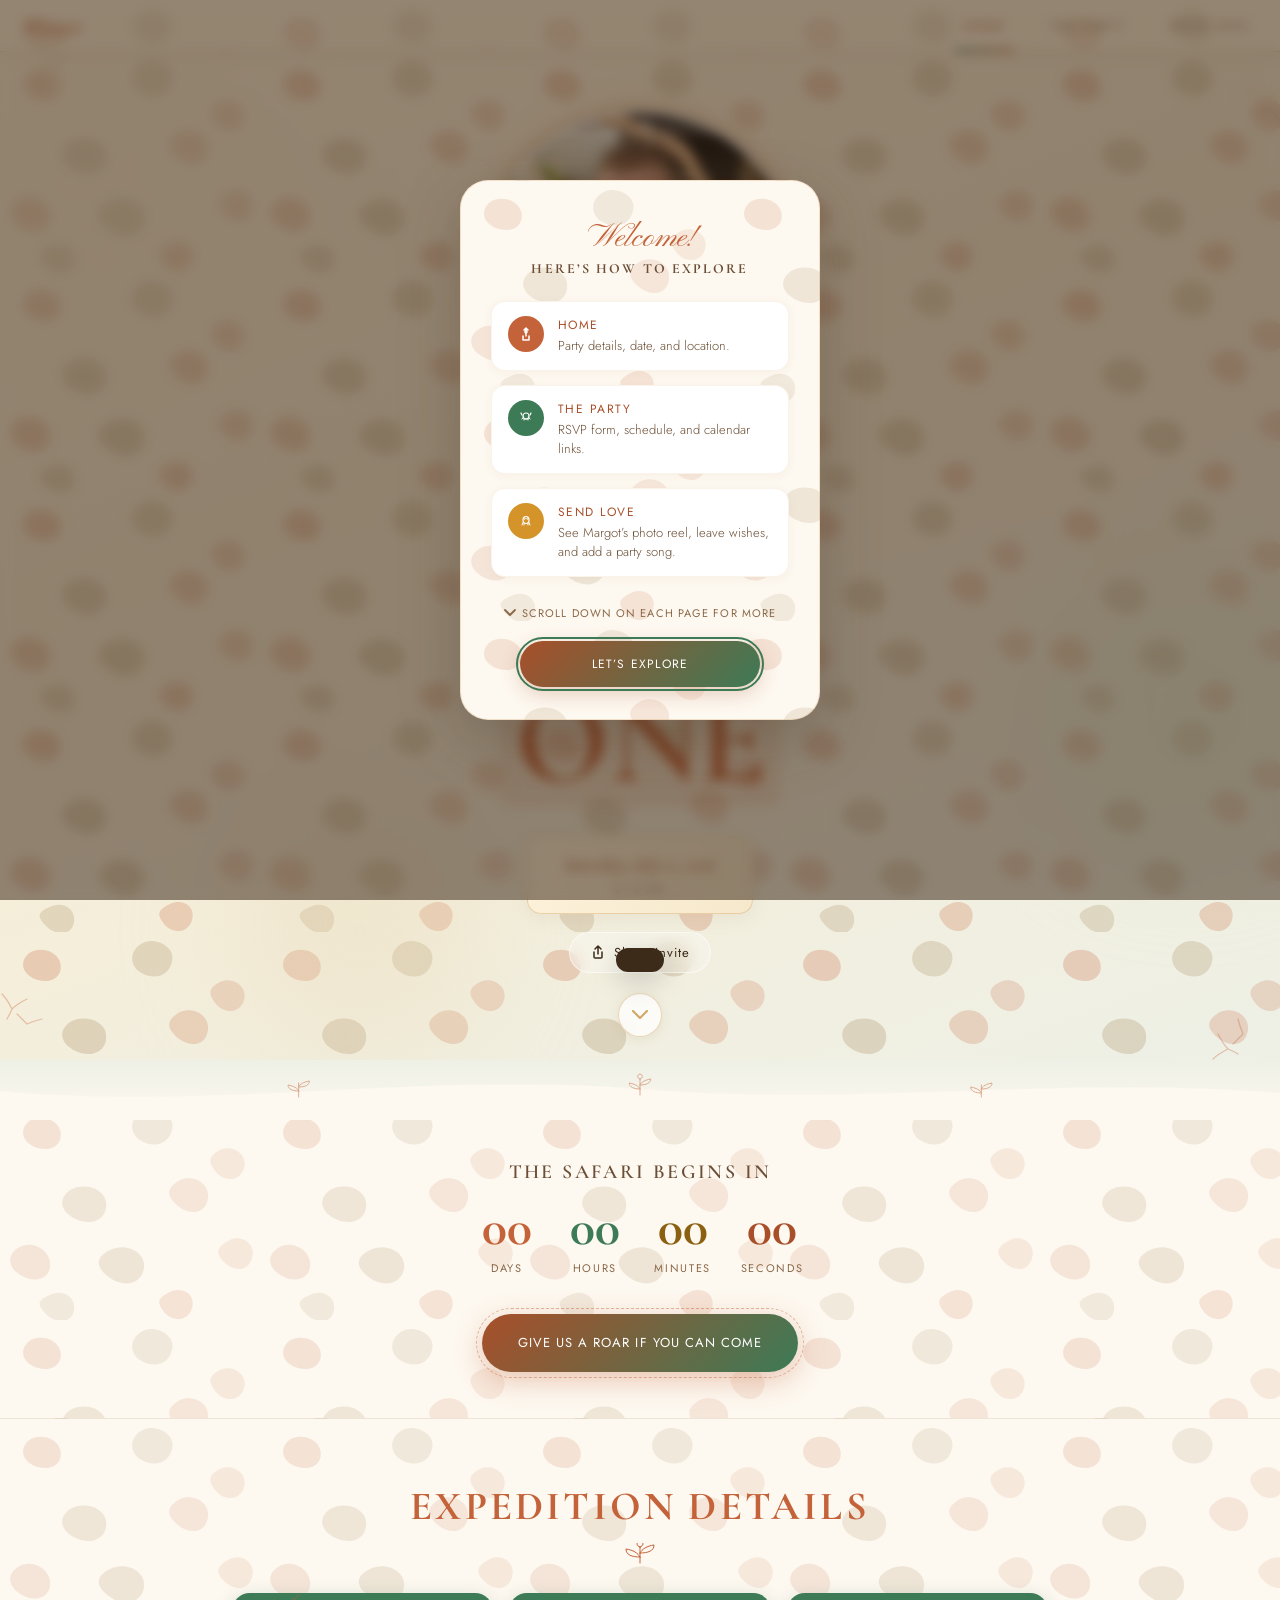
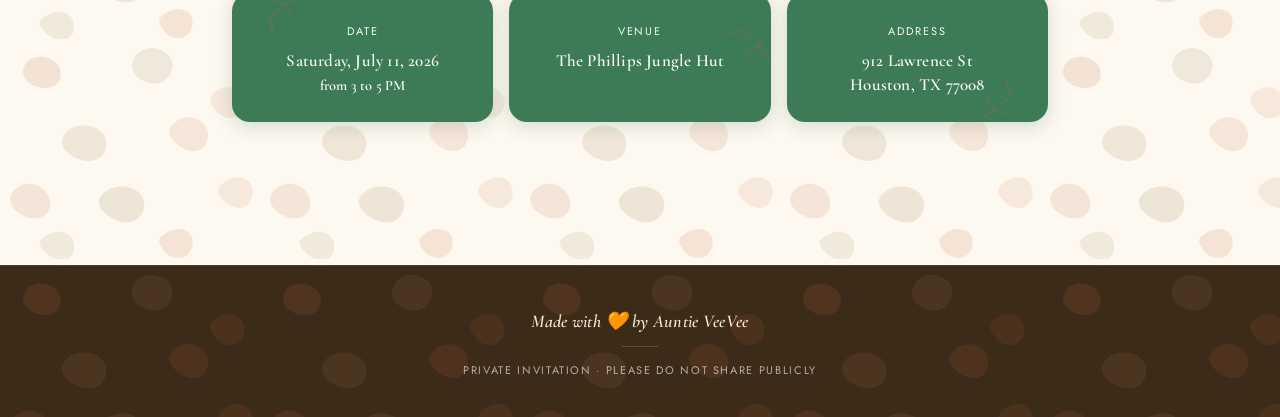
==== index.html @ fb597011 "Add photo lightbox — tap reel photos to enlarge Clicking any month photo in the first-year reel now " ====
<!DOCTYPE html>
<html lang="en">
<head>
  <meta charset="UTF-8"/>
  <meta name="viewport" content="width=device-width, initial-scale=1.0"/>
  <title>Margot's Wild One — 1st Birthday Party</title>

  <!-- Open Graph / Social sharing -->
  <meta property="og:type" content="website"/>
  <meta property="og:url" content="https://srp2238.github.io/Margot-s-1st-Birthday-App/"/>
  <meta property="og:title" content="Margot's Wild One — 1st Birthday Party"/>
  <meta property="og:description" content="You're invited to celebrate Margot's 1st birthday safari party! Saturday, July 11, 2026 in Houston, TX."/>
  <meta property="og:image" content="https://srp2238.github.io/Margot-s-1st-Birthday-App/margot-safari-photos/margot-hero.JPG"/>

  <!-- Twitter Card -->
  <meta name="twitter:card" content="summary_large_image"/>
  <meta name="twitter:title" content="Margot's Wild One — 1st Birthday Party"/>
  <meta name="twitter:description" content="You're invited to celebrate Margot's 1st birthday safari party! Saturday, July 11, 2026 in Houston, TX."/>
  <meta name="twitter:image" content="https://srp2238.github.io/Margot-s-1st-Birthday-App/margot-safari-photos/margot-hero.JPG"/>

  <link rel="preconnect" href="https://fonts.googleapis.com"/>
  <link rel="preconnect" href="https://fonts.gstatic.com" crossorigin/>
  <link href="https://fonts.googleapis.com/css2?family=Cormorant+Garamond:ital,wght@0,400;0,600;0,700;1,400;1,600;1,700&family=Pinyon+Script&family=Jost:wght@300;400&display=swap" rel="stylesheet"/>
  <script src="https://cdn.jsdelivr.net/npm/canvas-confetti@1.9.2/dist/confetti.browser.min.js"></script>
  <link rel="stylesheet" href="styles.css"/>
</head>
<body>

<!-- ── TOAST ── -->
<div class="toast" id="toast" role="status" aria-live="polite"></div>

<!-- ════════════════════════════════════════════
  WELCOME MODAL — first-time visitor guided tour
════════════════════════════════════════════ -->
<div class="welcome-overlay" id="welcome-modal" role="dialog" aria-modal="true" aria-label="Welcome guide" style="display:none;">
  <div class="welcome-card">
    <p class="welcome-title">Welcome!</p>
    <p class="welcome-subtitle">Here&rsquo;s how to explore</p>

    <div class="welcome-steps">
      <div class="welcome-step">
        <span class="ws-icon ws-home" aria-hidden="true">
          <svg width="16" height="16" viewBox="0 0 16 16" fill="none"><path d="M8 2 L8 10 M6 4 L8 2 L10 4 M5 10 L5 14 L11 14 L11 10" stroke="currentColor" stroke-width="1.5" stroke-linecap="round" stroke-linejoin="round"/><circle cx="8" cy="5.5" r="1.2" stroke="currentColor" stroke-width="1.2"/><path d="M7 7 Q8 7.5 9 7" stroke="currentColor" stroke-width="1" stroke-linecap="round"/></svg>
        </span>
        <div class="ws-text">
          <div class="ws-label">Home</div>
          <div class="ws-desc">Party details, date, and location.</div>
        </div>
      </div>
      <div class="welcome-step">
        <span class="ws-icon ws-party" aria-hidden="true">
          <svg width="16" height="16" viewBox="0 0 16 16" fill="none"><circle cx="8" cy="6" r="3" stroke="currentColor" stroke-width="1.2"/><path d="M5.5 7 L4 9 M10.5 7 L12 9 M6 8.5 L6 10 M10 8.5 L10 10 M7 9 L9 9" stroke="currentColor" stroke-width="1" stroke-linecap="round" stroke-linejoin="round"/><path d="M4 5 L3 3 M12 5 L13 3" stroke="currentColor" stroke-width="1.2" stroke-linecap="round"/></svg>
        </span>
        <div class="ws-text">
          <div class="ws-label">The Party</div>
          <div class="ws-desc">RSVP form, schedule, and calendar links.</div>
        </div>
      </div>
      <div class="welcome-step">
        <span class="ws-icon ws-love" aria-hidden="true">
          <svg width="16" height="16" viewBox="0 0 16 16" fill="none"><ellipse cx="8" cy="7" rx="3" ry="3.5" stroke="currentColor" stroke-width="1.2"/><path d="M5 9.5 L4 12 M11 9.5 L12 12 M6 10 L6 12 M10 10 L10 12" stroke="currentColor" stroke-width="1" stroke-linecap="round"/><circle cx="6.5" cy="5.5" r="0.8" stroke="currentColor" stroke-width="1"/><circle cx="9.5" cy="5.5" r="0.8" stroke="currentColor" stroke-width="1"/></svg>
        </span>
        <div class="ws-text">
          <div class="ws-label">Send Love</div>
          <div class="ws-desc">See Margot&rsquo;s photo reel, leave wishes, and add a party song.</div>
        </div>
      </div>
    </div>

    <div class="welcome-scroll-hint" aria-hidden="true">
      <svg width="12" height="8" viewBox="0 0 12 8" fill="none"><path d="M1 1L6 6L11 1" stroke="currentColor" stroke-width="1.8" stroke-linecap="round" stroke-linejoin="round"/></svg>
      Scroll down on each page for more
    </div>

    <button class="welcome-dismiss" id="welcome-dismiss" autofocus>Let&rsquo;s Explore</button>
  </div>
</div>

<!-- ════════════════════════════════════════════
  PHOTO LIGHTBOX — enlarges reel photos on tap
════════════════════════════════════════════ -->
<div class="photo-lightbox" id="photo-lightbox" role="dialog" aria-modal="true" aria-label="Photo enlarged view" style="display:none;">
  <button class="plb-close" id="plb-close" aria-label="Close photo">&times;</button>
  <button class="plb-prev" id="plb-prev" aria-label="Previous photo">
    <svg width="20" height="20" viewBox="0 0 20 20" fill="none"><path d="M13 4L7 10L13 16" stroke="currentColor" stroke-width="2" stroke-linecap="round" stroke-linejoin="round"/></svg>
  </button>
  <div class="plb-img-wrap">
    <img class="plb-img" id="plb-img" src="" alt="" />
    <span class="plb-month" id="plb-month"></span>
  </div>
  <button class="plb-next" id="plb-next" aria-label="Next photo">
    <svg width="20" height="20" viewBox="0 0 20 20" fill="none"><path d="M7 4L13 10L7 16" stroke="currentColor" stroke-width="2" stroke-linecap="round" stroke-linejoin="round"/></svg>
  </button>
</div>

<!-- ════════════════════════════════════════════
  STICKY NAV — single horizontal baseline
════════════════════════════════════════════ -->
<nav class="nav-bar" role="navigation" aria-label="Main navigation">
  <span class="nav-brand">Margot</span>
  <div class="nav-tabs" role="tablist">
    <button class="nav-tab active" role="tab" aria-selected="true" id="tab-home"
      onclick="showPage('home',this)" aria-controls="page-home" tabindex="0">Home</button>
    <button class="nav-tab" role="tab" aria-selected="false" id="tab-party"
      onclick="showPage('party',this)" aria-controls="page-party" tabindex="-1">The Party</button>
    <button class="nav-tab" role="tab" aria-selected="false" id="tab-love"
      onclick="showPage('love',this)" aria-controls="page-love" tabindex="-1">Send Love</button>
  </div>
</nav>

<!-- ════════════════════════════════════════════
  PAGE 1 · HOME
════════════════════════════════════════════ -->
<div id="page-home" class="page active" role="tabpanel" aria-labelledby="tab-home">

  <!-- HERO -->
  <section class="hero" id="home-hero">
    <div class="orb o1"></div><div class="orb o2"></div><div class="orb o3"></div>

    <!-- Botanical corner flourishes -->
    <div class="botanical-corner top-left" aria-hidden="true">
      <svg viewBox="0 0 80 80" xmlns="http://www.w3.org/2000/svg">
        <path d="M60 20 Q70 15, 75 10 M60 20 Q65 25, 70 35 M60 20 Q55 18, 50 15"/>
        <path d="M45 35 Q50 30, 55 25 M45 35 Q48 42, 50 50"/>
      </svg>
    </div>
    <div class="botanical-corner top-right" aria-hidden="true">
      <svg viewBox="0 0 80 80" xmlns="http://www.w3.org/2000/svg">
        <path d="M60 20 Q70 15, 75 10 M60 20 Q65 25, 70 35 M60 20 Q55 18, 50 15"/>
        <path d="M45 35 Q50 30, 55 25 M45 35 Q48 42, 50 50"/>
      </svg>
    </div>
    <div class="botanical-corner bottom-left" aria-hidden="true">
      <svg viewBox="0 0 80 80" xmlns="http://www.w3.org/2000/svg">
        <path d="M60 20 Q70 15, 75 10 M60 20 Q65 25, 70 35 M60 20 Q55 18, 50 15"/>
        <path d="M45 35 Q50 30, 55 25 M45 35 Q48 42, 50 50"/>
      </svg>
    </div>
    <div class="botanical-corner bottom-right" aria-hidden="true">
      <svg viewBox="0 0 80 80" xmlns="http://www.w3.org/2000/svg">
        <path d="M60 20 Q70 15, 75 10 M60 20 Q65 25, 70 35 M60 20 Q55 18, 50 15"/>
        <path d="M45 35 Q50 30, 55 25 M45 35 Q48 42, 50 50"/>
      </svg>
    </div>

    <!-- Circular hero photo — preserved -->
    <div class="hero-photo-wrap">
      <div class="hero-photo">
        <img src="margot-safari-photos/margot-hero.JPG" alt="Photo of Margot holding Sophie la Girafe"/>
      </div>
    </div>

    <!-- Pinyon script accent -->
    <p class="hero-invite-eyebrow">You&rsquo;re invited to</p>

    <!-- "Margot's" — Cormorant Garamond Bold -->
    <h1 class="hero-name">Margot&rsquo;s</h1>

    <!-- "Wild ONE" — typographic moment, ONE notably larger -->
    <div class="hero-wild-one" aria-label="Wild One">
      <span class="word-wild">Wild</span><span class="word-one">ONE</span>
    </div>

    <!-- Date badge -->
    <div class="hero-date-badge" aria-label="Party date">
      <span class="hdb-date">Saturday, July 11, 2026</span>
      <span class="hdb-location">3&ndash;5 PM</span>
    </div>

    <!-- Share Invite -->
    <button class="btn-share" onclick="shareInvite()" aria-label="Share this invitation">
      <svg width="16" height="16" viewBox="0 0 16 16" fill="none" aria-hidden="true">
        <path d="M4 8V13C4 13.6 4.4 14 5 14H11C11.6 14 12 13.6 12 13V8" stroke="currentColor" stroke-width="1.5" stroke-linecap="round" stroke-linejoin="round"/>
        <path d="M8 2V10M5 5L8 2L11 5" stroke="currentColor" stroke-width="1.5" stroke-linecap="round" stroke-linejoin="round"/>
      </svg>
      Share Invite
    </button>

    <!-- Scroll cue -->
    <button class="scroll-cue" onclick="document.querySelector('.details-section').scrollIntoView({behavior:'smooth'})" aria-label="Scroll down to see more">
      <svg width="16" height="10" viewBox="0 0 16 10" fill="none" aria-hidden="true">
        <path d="M1 1L8 8L15 1" stroke="currentColor" stroke-width="2.2" stroke-linecap="round" stroke-linejoin="round"/>
      </svg>
    </button>
  </section>

  <!-- Soft botanical edge separator -->
  <div class="botanical-edge" aria-hidden="true">
    <svg viewBox="0 0 1200 60" preserveAspectRatio="none" xmlns="http://www.w3.org/2000/svg">
      <!-- soft wave curve -->
      <path d="M0 30 C 200 50, 400 10, 600 28 C 800 46, 1000 14, 1200 32 L 1200 60 L 0 60 Z"
            fill="#FDF8F0"/>
      <!-- small botanical sprigs along the curve -->
      <g fill="none" stroke="#C4633A" stroke-width="0.9" stroke-linecap="round" stroke-linejoin="round" opacity="0.55">
        <!-- left sprig -->
        <g transform="translate(280 22)">
          <path d="M0 14 V 0"/>
          <path d="M0 8 C -6 8, -10 6, -10 2 C -5 3, -1 5, 0 8 Z"/>
          <path d="M0 4 C 6 4, 10 2, 10 -2 C 5 -1, 1 1, 0 4 Z"/>
        </g>
        <!-- center sprig -->
        <g transform="translate(600 20)">
          <path d="M0 14 V -2"/>
          <path d="M0 8 C -6 8, -10 6, -10 2 C -5 3, -1 5, 0 8 Z"/>
          <path d="M0 4 C 6 4, 10 2, 10 -2 C 5 -1, 1 1, 0 4 Z"/>
          <path d="M0 -2 C -3 -3, -3 -6, 0 -7 C 3 -6, 3 -3, 0 -2 Z"/>
        </g>
        <!-- right sprig -->
        <g transform="translate(920 24)">
          <path d="M0 12 V 0"/>
          <path d="M0 8 C -6 8, -10 6, -10 2 C -5 3, -1 5, 0 8 Z"/>
          <path d="M0 4 C 6 4, 10 2, 10 -2 C 5 -1, 1 1, 0 4 Z"/>
        </g>
      </g>
    </svg>
  </div>

  <!-- COUNTDOWN TIMER -->
  <section class="countdown-section" aria-label="Countdown to Margot's birthday">
    <div class="si" style="padding-top: 40px; padding-bottom: 40px;">
      <p class="cd-label">The Safari Begins In</p>
      <div class="cd-grid" id="countdown" role="timer" aria-live="off">
        <div class="cd-unit">
          <span class="cd-num" id="cd-days">--</span>
          <span class="cd-lbl">Days</span>
        </div>
        <div class="cd-unit">
          <span class="cd-num" id="cd-hours">--</span>
          <span class="cd-lbl">Hours</span>
        </div>
        <div class="cd-unit">
          <span class="cd-num" id="cd-mins">--</span>
          <span class="cd-lbl">Minutes</span>
        </div>
        <div class="cd-unit">
          <span class="cd-num" id="cd-secs">--</span>
          <span class="cd-lbl">Seconds</span>
        </div>
      </div>
      <div class="btn-hero-rsvp-wrap">
        <div class="btn-hero-rsvp-ring">
          <button class="btn-hero-rsvp" onclick="showPage('party', document.querySelectorAll('.nav-tab')[1]); window.scrollTo({top:0});" aria-label="RSVP for the party">
            Give Us a Roar If You Can Come
          </button>
        </div>
      </div>
    </div>
  </section>

  <!-- PARTY DETAILS — 3 balanced cards -->
  <section class="details-section">
    <div class="si">
      <p class="s-eyebrow">Expedition Details</p>
      <span class="leaf-divider" aria-hidden="true">
        <svg viewBox="0 0 64 22" xmlns="http://www.w3.org/2000/svg">
          <path d="M32 20 V 4"/>
          <path d="M32 14 C 24 14, 18 12, 18 6 C 25 7, 30 10, 32 14 Z"/>
          <path d="M32 10 C 40 10, 46 8, 46 2 C 39 3, 34 6, 32 10 Z"/>
          <path d="M32 4 C 28 3, 28 -1, 32 -2 C 36 -1, 36 3, 32 4 Z"/>
        </svg>
      </span>

      <div class="details-grid">
        <div class="detail-card" style="position: relative;">
          <div class="botanical-corner top-left" aria-hidden="true">
            <svg viewBox="0 0 80 80" xmlns="http://www.w3.org/2000/svg">
              <path d="M60 20 Q70 15, 75 10 M60 20 Q65 25, 70 35 M60 20 Q55 18, 50 15"/>
              <path d="M45 35 Q50 30, 55 25 M45 35 Q48 42, 50 50"/>
            </svg>
          </div>
          <div class="d-lbl">Date</div>
          <div class="d-val">Saturday, July 11, 2026<br/><span style="font-size: 0.85em; color: var(--white);">from 3 to 5 PM</span></div>
        </div>
        <div class="detail-card" style="position: relative;">
          <div class="botanical-corner top-right" aria-hidden="true">
            <svg viewBox="0 0 80 80" xmlns="http://www.w3.org/2000/svg">
              <path d="M60 20 Q70 15, 75 10 M60 20 Q65 25, 70 35 M60 20 Q55 18, 50 15"/>
              <path d="M45 35 Q50 30, 55 25 M45 35 Q48 42, 50 50"/>
            </svg>
          </div>
          <div class="d-lbl">Venue</div>
          <div class="d-val">The Phillips Jungle Hut</div>
        </div>
        <div class="detail-card" style="position: relative;">
          <div class="botanical-corner bottom-right" aria-hidden="true">
            <svg viewBox="0 0 80 80" xmlns="http://www.w3.org/2000/svg">
              <path d="M60 20 Q70 15, 75 10 M60 20 Q65 25, 70 35 M60 20 Q55 18, 50 15"/>
              <path d="M45 35 Q50 30, 55 25 M45 35 Q48 42, 50 50"/>
            </svg>
          </div>
          <div class="d-lbl">Address</div>
          <div class="d-val">912 Lawrence St<br/>Houston, TX 77008</div>
        </div>
      </div>

      <!-- Scroll indicator -->
      <div class="section-scroll-hint" data-scroll-hint aria-hidden="true">
        <span class="ssh-label">More below</span>
        <span class="ssh-arrows">
          <svg width="14" height="8" viewBox="0 0 14 8" fill="none"><path d="M1 1L7 6L13 1" stroke="currentColor" stroke-width="1.8" stroke-linecap="round" stroke-linejoin="round"/></svg>
          <svg width="14" height="8" viewBox="0 0 14 8" fill="none"><path d="M1 1L7 6L13 1" stroke="currentColor" stroke-width="1.8" stroke-linecap="round" stroke-linejoin="round"/></svg>
        </span>
      </div>
    </div>
  </section>

  <footer class="page-footer">
    <div class="pf-title">Made with 🧡 by Auntie VeeVee</div>
    <div class="pf-divider"></div>
    <div class="pf-disclaimer">Private invitation &middot; Please do not share publicly</div>
  </footer>
</div>

<!-- ════════════════════════════════════════════
  PAGE 2 · THE PARTY
════════════════════════════════════════════ -->
<div id="page-party" class="page" role="tabpanel" aria-labelledby="tab-party">

  <!-- RSVP -->
  <section class="rsvp-section">
    <div class="si">
      <p class="s-eyebrow">Join the Pack</p>
      <span class="leaf-divider" aria-hidden="true">
        <svg viewBox="0 0 64 22" xmlns="http://www.w3.org/2000/svg">
          <path d="M32 20 V 4"/>
          <path d="M32 14 C 24 14, 18 12, 18 6 C 25 7, 30 10, 32 14 Z"/>
          <path d="M32 10 C 40 10, 46 8, 46 2 C 39 3, 34 6, 32 10 Z"/>
          <path d="M32 4 C 28 3, 28 -1, 32 -2 C 36 -1, 36 3, 32 4 Z"/>
        </svg>
      </span>
      <p class="s-sub" style="margin-bottom: 32px;">We&rsquo;re so glad you&rsquo;re here &mdash; please RSVP so we can make sure everyone is taken care of.</p>

      <div class="rsvp-card">
        <form id="rsvp-form" action="https://formspree.io/f/mjgjgeyv" method="POST"
              onsubmit="handleRSVP(event)">

          <div class="form-group">
            <label for="rsvp-name">Your Name</label>
            <input type="text" id="rsvp-name" name="name"
                   placeholder="e.g. Papa Dick" required autocomplete="name"/>
          </div>

          <div class="form-group">
            <label for="rsvp-email">Email Address</label>
            <input type="email" id="rsvp-email" name="email"
                   placeholder="your@email.com" required autocomplete="email"/>
          </div>

          <div class="field-row">
            <div class="form-group">
              <label for="rsvp-adults">Adults Attending</label>
              <input type="number" id="rsvp-adults" name="adults"
                     placeholder="e.g. 2" min="0" max="20" required/>
            </div>
            <div class="form-group">
              <label for="rsvp-kids">Little Ones Attending</label>
              <input type="number" id="rsvp-kids" name="kids"
                     placeholder="e.g. 1" min="0" max="20"/>
            </div>
          </div>

          <button type="button" class="optional-toggle" id="rsvp-opt-toggle"
                  onclick="toggleRSVPExtras()" aria-expanded="false" aria-controls="rsvp-extras">
            <span class="ot-arrow">&#9662;</span> Optional details &mdash; dietary, notes
          </button>
          <div class="optional-extras" id="rsvp-extras">
            <div class="form-group">
              <label for="rsvp-dietary">Dietary Restrictions or Allergies</label>
              <input type="text" id="rsvp-dietary" name="dietary"
                     placeholder="None, vegetarian, nut allergy, etc."/>
            </div>
            <div class="form-group">
              <label for="rsvp-notes">Anything else we should know?</label>
              <textarea id="rsvp-notes" name="notes"
                        placeholder="Optional &mdash; we love hearing from you!"></textarea>
            </div>
          </div>

          <div class="rsvp-btn-row">
            <button type="submit" class="btn btn-primary">We&rsquo;ll Be There</button>
            <button type="button" class="btn btn-decline" onclick="declineRSVP()" aria-label="Can't make it — send love instead">Can&rsquo;t Make It</button>
          </div>
        </form>

        <!-- Thank-you state -->
        <div class="rsvp-thanks" id="rsvp-thanks" aria-live="polite">
          <h3>The jungle awaits!</h3>
          <p>We&rsquo;re so excited you&rsquo;ll be there to celebrate Margot&rsquo;s big day. See you on July 11th at 3 PM!</p>
          <div style="margin-top: 28px; display: flex; flex-direction: column; align-items: center; gap: 12px;">
            <div class="cal-wrapper">
              <button class="btn btn-outline" onclick="toggleCal()" aria-expanded="false" id="cal-trigger" style="margin: 0;">
                Add to Calendar
              </button>
              <div class="cal-dropdown" id="cal-dropdown" role="menu">
                <a class="cal-option" role="menuitem" href="https://calendar.google.com/calendar/render?action=TEMPLATE&text=Margot%27s+1st+Birthday+Party&dates=20260711T200000Z/20260711T220000Z&details=You%27re+invited+to+celebrate+Margot%27s+Wild+One+birthday!&location=912+Lawrence+St%2C+Houston%2C+TX+77008&ctz=America/Chicago" target="_blank" rel="noopener">
                  Google Calendar
                </a>
                <a class="cal-option" role="menuitem" href="#" onclick="downloadICS(); return false;">
                  Apple &middot; Outlook (.ics)
                </a>
              </div>
            </div>
            <button class="btn rsvp-love-btn"
                    onclick="showPage('love', document.querySelectorAll('.nav-tab')[2]); window.scrollTo({top:0});"
                    aria-label="See Margot's first year and leave her some love">
              <svg width="15" height="15" viewBox="0 0 15 15" fill="none" aria-hidden="true" style="margin-right:6px; flex-shrink:0;"><rect x="1" y="2.5" width="13" height="10" rx="2" stroke="currentColor" stroke-width="1.4"/><circle cx="5" cy="6.5" r="1.5" stroke="currentColor" stroke-width="1.2"/><path d="M1 10.5L4.5 8L7 10L10 7.5L14 10.5" stroke="currentColor" stroke-width="1.2" stroke-linecap="round" stroke-linejoin="round"/></svg>
              See Margot&rsquo;s first year &amp; leave her some love
            </button>
          </div>
        </div>
      </div>

      <!-- Scroll indicator -->
      <div class="section-scroll-hint" data-scroll-hint aria-hidden="true">
        <span class="ssh-label">Schedule below</span>
        <span class="ssh-arrows">
          <svg width="14" height="8" viewBox="0 0 14 8" fill="none"><path d="M1 1L7 6L13 1" stroke="currentColor" stroke-width="1.8" stroke-linecap="round" stroke-linejoin="round"/></svg>
          <svg width="14" height="8" viewBox="0 0 14 8" fill="none"><path d="M1 1L7 6L13 1" stroke="currentColor" stroke-width="1.8" stroke-linecap="round" stroke-linejoin="round"/></svg>
        </span>
      </div>
    </div>
  </section>

  <!-- EXPEDITION SCHEDULE (merged with Jungle Jam intro + Book note) -->
  <section class="schedule-section">
    <div class="si">
      <p class="s-eyebrow ey-green">Expedition Schedule</p>
      <span class="leaf-divider" aria-hidden="true">
        <svg viewBox="0 0 64 22" xmlns="http://www.w3.org/2000/svg">
          <path d="M32 20 V 4"/>
          <path d="M32 14 C 24 14, 18 12, 18 6 C 25 7, 30 10, 32 14 Z"/>
          <path d="M32 10 C 40 10, 46 8, 46 2 C 39 3, 34 6, 32 10 Z"/>
          <path d="M32 4 C 28 3, 28 -1, 32 -2 C 36 -1, 36 3, 32 4 Z"/>
        </svg>
      </span>

      <!-- Jungle Jam intro as lead-in -->
      <p class="sched-intro">Join the Jungle Jam where we&rsquo;ll laugh like hyenas, boogie like baboons, and sing like birds because our little cub is turning <strong>ONE</strong> and the whole jungle is invited!</p>

      <div class="sched-list">
        <!-- Lion — Gates Open -->
        <div class="sched-row">
          <span class="sr-dot" aria-hidden="true">
            <svg viewBox="0 0 24 24" xmlns="http://www.w3.org/2000/svg">
              <!-- mane rays -->
              <path d="M12 3 L12 1 M16 4 L17.5 2.5 M8 4 L6.5 2.5 M18.5 8 L20.5 7 M5.5 8 L3.5 7 M19 12 L21 12 M5 12 L3 12"/>
              <!-- head -->
              <circle cx="12" cy="11" r="5"/>
              <!-- ears -->
              <path d="M8 7.5 L7 5.5 L9 6.5 M16 7.5 L17 5.5 L15 6.5"/>
              <!-- eyes -->
              <circle cx="10.2" cy="10" r="0.7" fill="currentColor"/>
              <circle cx="13.8" cy="10" r="0.7" fill="currentColor"/>
              <!-- nose & mouth -->
              <path d="M11 12 Q12 13 13 12 M12 11.5 L12 12.5"/>
              <!-- chin tuft -->
              <path d="M10.5 15.5 Q12 17 13.5 15.5"/>
              <!-- body -->
              <path d="M8 16 Q8 20 7 22 M16 16 Q16 20 17 22 M8 16 Q12 19 16 16"/>
            </svg>
          </span>
          <span class="sr-time">3:00 PM</span>
          <div>
            <div class="sr-event">Gates Open</div>
          </div>
        </div>
        <!-- Giraffe — Explore & Mingle -->
        <div class="sched-row">
          <span class="sr-dot" aria-hidden="true">
            <svg viewBox="0 0 24 24" xmlns="http://www.w3.org/2000/svg">
              <!-- long neck -->
              <path d="M10 20 L10 8 Q10 4 12 3 Q14 2 14 5 L14 20"/>
              <!-- head -->
              <ellipse cx="14.5" cy="3.5" rx="2" ry="1.5"/>
              <!-- ossicones (horns) -->
              <path d="M13.5 2.2 L13 1 M15.5 2.2 L16 1"/>
              <!-- eye -->
              <circle cx="15.2" cy="3.2" r="0.5" fill="currentColor"/>
              <!-- ear -->
              <path d="M12.8 3.8 L12 4.5"/>
              <!-- mouth -->
              <path d="M15.5 4.2 L16.5 4.5"/>
              <!-- legs -->
              <path d="M10 20 L9 24 M10 20 L11 24 M14 20 L13 24 M14 20 L15 24"/>
              <!-- body -->
              <path d="M10 20 Q12 21 14 20"/>
              <!-- spots suggestion -->
              <path d="M11 10 Q11.8 9.5 12 10.5 M11 14 Q11.8 13.5 12 14.5 M11.5 17 Q12 16.5 12.5 17.5" stroke-width="1"/>
            </svg>
          </span>
          <span class="sr-time">3:15 PM</span>
          <div>
            <div class="sr-event">Explore &amp; Mingle</div>
          </div>
        </div>
        <!-- Elephant — The Cake Smash -->
        <div class="sched-row">
          <span class="sr-dot" aria-hidden="true">
            <svg viewBox="0 0 24 24" xmlns="http://www.w3.org/2000/svg">
              <!-- head -->
              <circle cx="12" cy="9" r="5.5"/>
              <!-- trunk -->
              <path d="M9 13 Q7 15 7 18 Q7 20 9 20 Q9 18 10 16"/>
              <!-- ear -->
              <path d="M7 7 Q4 8 4 12 Q4 14 7 13"/>
              <path d="M17 7 Q20 8 20 12 Q20 14 17 13"/>
              <!-- eye -->
              <circle cx="14" cy="8" r="0.8" fill="currentColor"/>
              <!-- tusk -->
              <path d="M10 13 Q9 15 11 15"/>
              <!-- body -->
              <path d="M7.5 13 Q7 17 8 20 Q10 22 12 22 Q14 22 16 20 Q17 17 16.5 13"/>
              <!-- legs -->
              <path d="M9 22 L9 24 M12 22 L12 24 M15 22 L15 24"/>
              <!-- tail -->
              <path d="M16.5 14 Q18 13 18.5 15"/>
            </svg>
          </span>
          <span class="sr-time">4:00 PM</span>
          <div>
            <div class="sr-event">The Cake Smash</div>
          </div>
        </div>
        <!-- Monkey — Gifts & Books -->
        <div class="sched-row">
          <span class="sr-dot" aria-hidden="true">
            <svg viewBox="0 0 24 24" xmlns="http://www.w3.org/2000/svg">
              <!-- ears -->
              <circle cx="6.5" cy="10" r="2.2"/>
              <circle cx="17.5" cy="10" r="2.2"/>
              <!-- head -->
              <circle cx="12" cy="10" r="5"/>
              <!-- face patch -->
              <ellipse cx="12" cy="12" rx="3" ry="2.2"/>
              <!-- eyes -->
              <circle cx="10.2" cy="9" r="0.8" fill="currentColor"/>
              <circle cx="13.8" cy="9" r="0.8" fill="currentColor"/>
              <!-- nose -->
              <path d="M11.3 11 Q12 11.5 12.7 11"/>
              <!-- mouth -->
              <path d="M10.5 12.5 Q12 13.5 13.5 12.5"/>
              <!-- body -->
              <path d="M7.5 14.5 Q7 19 8 21 Q12 23 16 21 Q17 19 16.5 14.5"/>
              <!-- arms reaching up (like holding a gift) -->
              <path d="M7.5 14.5 Q4 12 3 14 M16.5 14.5 Q20 12 21 14"/>
              <!-- tail -->
              <path d="M12 21 Q14 23 16 22 Q18 21 17 19"/>
            </svg>
          </span>
          <span class="sr-time">4:30 PM</span>
          <div>
            <div class="sr-event">Gifts &amp; Books</div>
          </div>
        </div>
        <!-- Zebra — The Wild Send-Off -->
        <div class="sched-row">
          <span class="sr-dot" aria-hidden="true">
            <svg viewBox="0 0 24 24" xmlns="http://www.w3.org/2000/svg">
              <!-- head -->
              <ellipse cx="12" cy="9" rx="5" ry="4.5"/>
              <!-- muzzle -->
              <ellipse cx="12" cy="12.5" rx="2.5" ry="1.8"/>
              <!-- nostril -->
              <path d="M11 13 Q12 13.5 13 13"/>
              <!-- eye -->
              <circle cx="14.5" cy="8.5" r="0.8" fill="currentColor"/>
              <!-- ears -->
              <path d="M9 5.5 L8 3 L10 4.5 M15 5.5 L16 3 L14 4.5"/>
              <!-- mane -->
              <path d="M9 5 Q10 3 12 4 Q14 3 15 5" stroke-width="1.5"/>
              <!-- body -->
              <path d="M7.5 13 Q7 17 7.5 20 Q10 22 12 22 Q14 22 16.5 20 Q17 17 16.5 13"/>
              <!-- stripes on body -->
              <path d="M8.5 15 Q12 14.5 15.5 15 M8 17.5 Q12 17 16 17.5" stroke-width="0.9"/>
              <!-- legs -->
              <path d="M9 22 L9 24 M11.5 22 L11.5 24 M12.5 22 L12.5 24 M15 22 L15 24"/>
              <!-- tail -->
              <path d="M16.5 15 Q19 14 19 17"/>
            </svg>
          </span>
          <span class="sr-time">5:00 PM</span>
          <div>
            <div class="sr-event">The Wild Send-Off</div>
          </div>
        </div>
      </div>

      <!-- Book Instead of a Card — soft callout after schedule -->
      <div class="book-callout">
        <span class="book-icon" aria-hidden="true">
          <svg viewBox="0 0 32 32" xmlns="http://www.w3.org/2000/svg">
            <path d="M4 7 L 16 10 L 28 7 L 28 25 L 16 22 L 4 25 Z"/>
            <path d="M16 10 L 16 22"/>
            <path d="M7 11 L 13 12.5" stroke-width="0.9"/>
            <path d="M7 14 L 13 15.5" stroke-width="0.9"/>
            <path d="M19 12.5 L 25 11" stroke-width="0.9"/>
            <path d="M19 15.5 L 25 14" stroke-width="0.9"/>
          </svg>
        </span>
        <div class="book-callout-text">
          <strong>Book Instead of a Card</strong>
          <span>Bring a favorite childhood book, write a note inside to Margot, and help us build her very first library. She&rsquo;ll treasure them forever.</span>
        </div>
      </div>

    </div>
  </section>

  <footer class="page-footer">
    <div class="pf-title">Made with 🧡 by Auntie VeeVee</div>
    <div class="pf-divider"></div>
    <div class="pf-disclaimer">Private invitation &middot; Please do not share publicly</div>
  </footer>
</div>

<!-- ════════════════════════════════════════════
  PAGE 3 · SEND LOVE
════════════════════════════════════════════ -->
<div id="page-love" class="page" role="tabpanel" aria-labelledby="tab-love">

  <!-- PHOTO REEL -->
  <section class="reel-section" style="padding-bottom: 0;">
    <div class="si" style="padding-bottom: 16px;">
      <p class="s-eyebrow">Margot&rsquo;s First Year</p>
      <span class="leaf-divider" aria-hidden="true">
        <svg viewBox="0 0 64 22" xmlns="http://www.w3.org/2000/svg">
          <path d="M32 20 V 4"/>
          <path d="M32 14 C 24 14, 18 12, 18 6 C 25 7, 30 10, 32 14 Z"/>
          <path d="M32 10 C 40 10, 46 8, 46 2 C 39 3, 34 6, 32 10 Z"/>
          <path d="M32 4 C 28 3, 28 -1, 32 -2 C 36 -1, 36 3, 32 4 Z"/>
        </svg>
      </span>
    </div>
    <!-- Swipe hint -->
    <div class="reel-swipe-hint" aria-hidden="true">
      <svg width="16" height="12" viewBox="0 0 16 12" fill="none"><path d="M1 6H15M10 1L15 6L10 11" stroke="currentColor" stroke-width="1.6" stroke-linecap="round" stroke-linejoin="round"/></svg>
      Swipe to see Margot&rsquo;s first year
      <svg width="16" height="12" viewBox="0 0 16 12" fill="none"><path d="M15 6H1M6 1L1 6L6 11" stroke="currentColor" stroke-width="1.6" stroke-linecap="round" stroke-linejoin="round"/></svg>
    </div>
    <div class="reel-scroll" role="region" aria-label="Photo reel of Margot's first year">
      <div class="reel-frame has-photo" role="button" tabindex="0" aria-label="View photo: Margot at 1 month"><img src="margot-safari-photos/margot-1.JPG" alt="Margot at 1 month" loading="lazy" onerror="this.parentElement.classList.remove('has-photo'); this.parentElement.removeAttribute('role'); this.parentElement.removeAttribute('tabindex');"><span class="rf-month">Month 1</span></div>
      <div class="reel-frame has-photo" role="button" tabindex="0" aria-label="View photo: Margot at 2 months"><img src="margot-safari-photos/margot-2.JPG" alt="Margot at 2 months" loading="lazy" onerror="this.parentElement.classList.remove('has-photo'); this.parentElement.removeAttribute('role'); this.parentElement.removeAttribute('tabindex');"><span class="rf-month">Month 2</span></div>
      <div class="reel-frame has-photo" role="button" tabindex="0" aria-label="View photo: Margot at 3 months"><img src="margot-safari-photos/margot-3.JPG" alt="Margot at 3 months" loading="lazy" onerror="this.parentElement.classList.remove('has-photo'); this.parentElement.removeAttribute('role'); this.parentElement.removeAttribute('tabindex');"><span class="rf-month">Month 3</span></div>
      <div class="reel-frame has-photo" role="button" tabindex="0" aria-label="View photo: Margot at 4 months"><img src="margot-safari-photos/margot-4.JPG" alt="Margot at 4 months" loading="lazy" onerror="this.parentElement.classList.remove('has-photo'); this.parentElement.removeAttribute('role'); this.parentElement.removeAttribute('tabindex');"><span class="rf-month">Month 4</span></div>
      <div class="reel-frame has-photo" role="button" tabindex="0" aria-label="View photo: Margot at 5 months"><img src="margot-safari-photos/margot-5.JPG" alt="Margot at 5 months" loading="lazy" onerror="this.parentElement.classList.remove('has-photo'); this.parentElement.removeAttribute('role'); this.parentElement.removeAttribute('tabindex');"><span class="rf-month">Month 5</span></div>
      <div class="reel-frame has-photo" role="button" tabindex="0" aria-label="View photo: Margot at 6 months"><img src="margot-safari-photos/margot-6.JPG" alt="Margot at 6 months" loading="lazy" onerror="this.parentElement.classList.remove('has-photo'); this.parentElement.removeAttribute('role'); this.parentElement.removeAttribute('tabindex');"><span class="rf-month">Month 6</span></div>
      <div class="reel-frame has-photo" role="button" tabindex="0" aria-label="View photo: Margot at 7 months"><img src="margot-safari-photos/margot-7.JPG" alt="Margot at 7 months" loading="lazy" onerror="this.parentElement.classList.remove('has-photo'); this.parentElement.removeAttribute('role'); this.parentElement.removeAttribute('tabindex');"><span class="rf-month">Month 7</span></div>
      <div class="reel-frame has-photo" role="button" tabindex="0" aria-label="View photo: Margot at 8 months"><img src="margot-safari-photos/margot-8.JPG" alt="Margot at 8 months" loading="lazy" onerror="this.parentElement.classList.remove('has-photo'); this.parentElement.removeAttribute('role'); this.parentElement.removeAttribute('tabindex');"><span class="rf-month">Month 8</span></div>
      <div class="reel-frame has-photo" role="button" tabindex="0" aria-label="View photo: Margot at 9 months"><img src="margot-safari-photos/margot-9.jpeg" alt="Margot at 9 months" loading="lazy" onerror="this.parentElement.classList.remove('has-photo'); this.parentElement.removeAttribute('role'); this.parentElement.removeAttribute('tabindex');"><span class="rf-month">Month 9</span></div>
      <div class="reel-frame has-photo" role="button" tabindex="0" aria-label="View photo: Margot at 10 months"><img src="margot-safari-photos/margot-10.jpeg" alt="Margot at 10 months" loading="lazy" onerror="this.parentElement.classList.remove('has-photo'); this.parentElement.removeAttribute('role'); this.parentElement.removeAttribute('tabindex');"><span class="rf-month">Month 10</span></div>
      <!-- Month 11-12 placeholders: soft circle outline with botanical leaf -->
      <div class="reel-frame">
        <span class="rf-placeholder" aria-hidden="true">
          <svg viewBox="0 0 56 56" fill="none" xmlns="http://www.w3.org/2000/svg">
            <circle cx="28" cy="28" r="22" stroke="#D4A76A" stroke-width="1.1" opacity="0.55"/>
            <g stroke="#B09070" stroke-width="1" stroke-linecap="round" stroke-linejoin="round" opacity="0.85">
              <path d="M28 36 V 20"/>
              <path d="M28 30 C 22 30, 18 28, 18 23 C 23 24, 27 27, 28 30 Z" fill="none"/>
              <path d="M28 24 C 34 24, 38 22, 38 17 C 33 18, 29 21, 28 24 Z" fill="none"/>
            </g>
          </svg>
        </span>
        <span class="rf-month">Month 11</span>
      </div>
      <div class="reel-frame" style="border-color: var(--rose); background: linear-gradient(135deg, var(--blush), var(--lavender));">
        <span class="rf-placeholder" aria-hidden="true">
          <svg viewBox="0 0 56 56" fill="none" xmlns="http://www.w3.org/2000/svg">
            <circle cx="28" cy="28" r="22" stroke="#C4633A" stroke-width="1.3" opacity="0.7"/>
            <g stroke="#C4633A" stroke-width="1.1" stroke-linecap="round" stroke-linejoin="round">
              <path d="M28 36 V 18"/>
              <path d="M28 30 C 22 30, 18 28, 18 23 C 23 24, 27 27, 28 30 Z" fill="none"/>
              <path d="M28 24 C 34 24, 38 22, 38 17 C 33 18, 29 21, 28 24 Z" fill="none"/>
              <path d="M28 18 C 25 17, 25 14, 28 13 C 31 14, 31 17, 28 18 Z" fill="none"/>
            </g>
          </svg>
        </span>
        <span class="rf-month" style="color: var(--text-dark);">Month 12</span>
      </div>
    </div>
    <!-- Scroll indicator -->
    <div class="section-scroll-hint" data-scroll-hint aria-hidden="true" style="padding-bottom: 20px;">
      <span class="ssh-label">Wishes &amp; songs below</span>
      <span class="ssh-arrows">
        <svg width="14" height="8" viewBox="0 0 14 8" fill="none"><path d="M1 1L7 6L13 1" stroke="currentColor" stroke-width="1.8" stroke-linecap="round" stroke-linejoin="round"/></svg>
        <svg width="14" height="8" viewBox="0 0 14 8" fill="none"><path d="M1 1L7 6L13 1" stroke="currentColor" stroke-width="1.8" stroke-linecap="round" stroke-linejoin="round"/></svg>
      </span>
    </div>
  </section>

  <!-- WISHES & SONGS -->
  <section class="wishes-section">
    <div class="si">
      <span class="leaf-divider" aria-hidden="true">
        <svg viewBox="0 0 64 22" xmlns="http://www.w3.org/2000/svg">
          <path d="M32 20 V 4"/>
          <path d="M32 14 C 24 14, 18 12, 18 6 C 25 7, 30 10, 32 14 Z"/>
          <path d="M32 10 C 40 10, 46 8, 46 2 C 39 3, 34 6, 32 10 Z"/>
          <path d="M32 4 C 28 3, 28 -1, 32 -2 C 36 -1, 36 3, 32 4 Z"/>
        </svg>
      </span>
      <div class="wishes-song-grid">

        <!-- LEFT: Wish form -->
        <div class="wish-song-col">
          <p class="s-eyebrow ey-green" style="text-align: center;">Wishes for Margot</p>
          <p class="s-sub" style="text-align: center;">Joining us or celebrating from afar &mdash; leave Margot a wish, a memory, or a little piece of wisdom she&rsquo;ll read someday.</p>
          <div class="wish-form-card">
            <form id="wish-form" action="https://formspree.io/f/mlgagwjb" method="POST"
                  onsubmit="handleForm(event,'wish-form','wish-thanks')">
              <div class="form-group">
                <label for="wish-name">Your Name</label>
                <input type="text" id="wish-name" name="name" placeholder="e.g. Auntie Alli" required autocomplete="name"/>
              </div>
              <div class="form-group">
                <label for="wish-msg">Your Wish for Margot</label>
                <textarea id="wish-msg" name="message"
                          placeholder="One wild year down, a lifetime of adventures ahead&hellip;" required></textarea>
              </div>
              <button type="submit" class="btn btn-primary">Leave My Wish</button>
            </form>
            <div id="wish-thanks" aria-live="polite" style="display: none; text-align: center; padding: 28px 0;">
              <p style="font-family: var(--f-display); font-style: italic; font-weight: 700; font-size: 22px; color: var(--rose-accessible); margin-bottom: 8px;">Your wish has been saved for Margot</p>
              <p style="font-family: var(--f-body); font-size: 14px; color: var(--text-mid);">She&rsquo;ll read it someday and feel so loved.</p>
            </div>
          </div>
        </div>

        <!-- RIGHT: Song form -->
        <div class="wish-song-col">
          <p class="s-eyebrow ey-gold" style="text-align: center;">Songs for Margot</p>
          <p class="s-sub" style="text-align: center;">Every great adventure needs a soundtrack. Submit a song and we&rsquo;ll add it to Margot&rsquo;s official 1st birthday playlist.</p>
          <div class="song-form-card">
            <form id="song-form" action="https://formspree.io/f/xaqaqdeq" method="POST"
                  onsubmit="handleForm(event,'song-form','song-thanks')">
              <div class="form-group">
                <label for="song-name">Your Name</label>
                <input type="text" id="song-name" name="name" placeholder="e.g. Nana" required autocomplete="name"/>
              </div>
              <div class="form-group">
                <label for="song-title">Song Title</label>
                <input type="text" id="song-title" name="song" placeholder="e.g. Jungle Boogie" required/>
              </div>
              <div class="form-group">
                <label for="song-artist">Artist</label>
                <input type="text" id="song-artist" name="artist" placeholder="e.g. Kool &amp; The Gang" required/>
              </div>
              <div class="form-group">
                <label for="song-why">Why this song? (optional)</label>
                <input type="text" id="song-why" name="reason" placeholder="Makes me think of Margot because&hellip;"/>
              </div>
              <button type="submit" class="btn btn-gold">Add to Margot&rsquo;s Playlist</button>
            </form>
            <div id="song-thanks" aria-live="polite" style="display: none; text-align: center; padding: 28px 0;">
              <p style="font-family: var(--f-display); font-style: italic; font-weight: 700; font-size: 22px; color: var(--gold-text); margin-bottom: 8px;">Added to Margot&rsquo;s playlist</p>
              <p style="font-family: var(--f-body); font-size: 14px; color: var(--text-mid);">She&rsquo;s going to love it. Thank you.</p>
            </div>
          </div>
        </div>

      </div>
    </div>
  </section>

  <footer class="page-footer">
    <div class="pf-title">Made with 🧡 by Auntie VeeVee</div>
    <div class="pf-divider"></div>
    <div class="pf-disclaimer">Private invitation &middot; Please do not share publicly</div>
  </footer>
</div>

<!-- ════════════════════════════════════════════
  SCRIPTS
════════════════════════════════════════════ -->
<script src="config.js"></script>
<script src="app.js"></script>


</body>
</html>
---- styles.css ----
/* ═══════════════════════════════════════════
   DESIGN TOKENS — Wild One / Safari Theme
   Warm, earthy palette: terracotta, jungle green,
   honey gold, sandy cream, sage
═══════════════════════════════════════════ */
:root {
  --blush:          #F5E8CC;   /* sand / warm fill */
  --rose:           #D4A76A;   /* tawny / warm mid */
  --deep-rose:      #C4633A;   /* terracotta / primary accent */
  --lavender:       #D4E8C8;   /* sage light / leaf fill */
  --soft-purple:    #8DAF7A;   /* sage medium */
  --deep-purple:    #3D7A56;   /* jungle green */
  --champagne:      #F0E0C0;   /* warm sand */
  --gold:           #D4942A;   /* honey gold */
  --baby-blue:      #E8D5B0;   /* warm tan */
  --sky:            #9B7B4A;   /* khaki */
  --cream:          #FDF8F0;   /* warm cream */
  --sand-warm:      #FEF3DC;   /* warm sand — nav/hero fill */
  --white:          #FFFFFF;
  --text-dark:      #3D2B1A;   /* warm dark brown */
  --text-mid:       #6B4E35;   /* warm medium brown */
  --text-light:     #8A6848;   /* WCAG AA on white (5.05:1) */
  --text-xlight:    #B09070;   /* decorative only */
  --success:        #4CAF82;

  /* Accessible text variants — meet WCAG AA 4.5:1 on light backgrounds */
  --rose-accessible: #A84F2A;   /* deep-rose darkened for normal-size text (5.5:1 on white) */
  --gold-text:       #8B6010;   /* gold darkened for text use (5.56:1 on white) */
  --gold-btn-start:  #946415;   /* gold button gradient start (5.13:1 white text) */
  --gold-btn-end:    #7A5510;   /* gold button gradient end (6.70:1 white text) */

  --nav-h:          52px;

  /* Typography stacks */
  --f-display: 'Cormorant Garamond', 'Times New Roman', serif;
  --f-script:  'Pinyon Script', cursive;
  --f-body:    'Jost', system-ui, -apple-system, 'Helvetica Neue', sans-serif;

  /* Giraffe-spot pattern — preserved sitewide */
  --print-subtle: url("data:image/svg+xml,%3Csvg xmlns='http://www.w3.org/2000/svg' width='260' height='220'%3E%3Cpath d='M28 22 C38 14,56 18,60 30 C64 44,52 52,38 48 C24 44,18 32,28 22Z' fill='rgba(196%2C99%2C58%2C0.15)'/%3E%3Cpath d='M145 10 C158 6,176 16,172 30 C168 46,152 48,140 40 C128 32,130 16,145 10Z' fill='rgba(155%2C123%2C74%2C0.13)'/%3E%3Cpath d='M220 50 C232 44,248 54,244 68 C240 82,224 82,216 72 C208 62,208 56,220 50Z' fill='rgba(196%2C99%2C58%2C0.11)'/%3E%3Cpath d='M70 90 C84 82,104 88,106 102 C108 118,94 126,78 120 C62 114,56 100,70 90Z' fill='rgba(155%2C123%2C74%2C0.14)'/%3E%3Cpath d='M180 80 C194 74,210 84,208 98 C206 114,190 116,178 106 C166 96,166 88,180 80Z' fill='rgba(196%2C99%2C58%2C0.12)'/%3E%3Cpath d='M18 148 C30 140,48 148,50 162 C52 178,36 184,22 176 C8 168,6 156,18 148Z' fill='rgba(196%2C99%2C58%2C0.13)'/%3E%3Cpath d='M110 150 C126 142,146 152,144 168 C142 184,124 188,110 178 C96 168,94 158,110 150Z' fill='rgba(155%2C123%2C74%2C0.15)'/%3E%3Cpath d='M230 140 C242 134,256 144,252 158 C248 172,234 172,224 162 C214 152,218 146,230 140Z' fill='rgba(196%2C99%2C58%2C0.11)'/%3E%3Cpath d='M50 195 C62 189,76 196,74 210 C72 224,56 224,46 214 C36 204,38 200,50 195Z' fill='rgba(155%2C123%2C74%2C0.12)'/%3E%3Cpath d='M170 192 C182 186,196 194,192 208 C188 222,172 222,164 212 C156 202,158 198,170 192Z' fill='rgba(196%2C99%2C58%2C0.14)'/%3E%3C/svg%3E");
  /* Enhanced giraffe pattern for hero and key sections */
  --print-enhanced: url("data:image/svg+xml,%3Csvg xmlns='http://www.w3.org/2000/svg' width='260' height='220'%3E%3Cpath d='M28 22 C38 14,56 18,60 30 C64 44,52 52,38 48 C24 44,18 32,28 22Z' fill='rgba(196%2C99%2C58%2C0.25)'/%3E%3Cpath d='M145 10 C158 6,176 16,172 30 C168 46,152 48,140 40 C128 32,130 16,145 10Z' fill='rgba(155%2C123%2C74%2C0.22)'/%3E%3Cpath d='M220 50 C232 44,248 54,244 68 C240 82,224 82,216 72 C208 62,208 56,220 50Z' fill='rgba(196%2C99%2C58%2C0.20)'/%3E%3Cpath d='M70 90 C84 82,104 88,106 102 C108 118,94 126,78 120 C62 114,56 100,70 90Z' fill='rgba(155%2C123%2C74%2C0.24)'/%3E%3Cpath d='M180 80 C194 74,210 84,208 98 C206 114,190 116,178 106 C166 96,166 88,180 80Z' fill='rgba(196%2C99%2C58%2C0.22)'/%3E%3Cpath d='M18 148 C30 140,48 148,50 162 C52 178,36 184,22 176 C8 168,6 156,18 148Z' fill='rgba(196%2C99%2C58%2C0.23)'/%3E%3Cpath d='M110 150 C126 142,146 152,144 168 C142 184,124 188,110 178 C96 168,94 158,110 150Z' fill='rgba(155%2C123%2C74%2C0.25)'/%3E%3Cpath d='M230 140 C242 134,256 144,252 158 C248 172,234 172,224 162 C214 152,218 146,230 140Z' fill='rgba(196%2C99%2C58%2C0.20)'/%3E%3Cpath d='M50 195 C62 189,76 196,74 210 C72 224,56 224,46 214 C36 204,38 200,50 195Z' fill='rgba(155%2C123%2C74%2C0.21)'/%3E%3Cpath d='M170 192 C182 186,196 194,192 208 C188 222,172 222,164 212 C156 202,158 198,170 192Z' fill='rgba(196%2C99%2C58%2C0.24)'/%3E%3C/svg%3E");
}

/* ═══════════════════════════════════════════
   RESET & BASE
═══════════════════════════════════════════ */
*, *::before, *::after { margin: 0; padding: 0; box-sizing: border-box; }
html { scroll-behavior: smooth; -webkit-text-size-adjust: 100%; }
body {
  background-color: var(--cream);
  background-image: var(--print-subtle);
  background-size: 260px 220px;
  color: var(--text-dark);
  font-family: var(--f-body);
  font-weight: 400;
  overflow-x: hidden;
  padding-top: var(--nav-h);
  -webkit-font-smoothing: antialiased;
}
button { -webkit-tap-highlight-color: transparent; }

/* ═══════════════════════════════════════════
   STICKY NAV BAR — single horizontal baseline
═══════════════════════════════════════════ */
.nav-bar {
  position: fixed;
  top: 0; left: 0; right: 0;
  height: var(--nav-h);
  background-color: var(--sand-warm);
  background-image: var(--print-subtle);
  background-size: 260px 220px;
  border-bottom: 1px solid rgba(155,123,74,0.28);
  box-shadow: 0 2px 14px rgba(155,123,74,0.10);
  display: flex; align-items: center;
  padding: 0 22px;
  z-index: 200;
}
.nav-brand {
  font-family: var(--f-display);
  font-style: italic;
  font-weight: 600;
  font-size: 22px;
  color: var(--deep-rose);
  letter-spacing: 0.5px;
  white-space: nowrap;
  flex-shrink: 0;
}
.nav-tabs {
  display: flex;
  gap: 28px;
  margin-left: auto;
}
.nav-tab {
  border: none;
  background: transparent;
  cursor: pointer;
  font-family: var(--f-body);
  font-weight: 400;
  font-size: 12px;
  letter-spacing: 0.15em;
  text-transform: uppercase;
  color: var(--text-light);
  height: var(--nav-h);
  padding: 0 8px;
  position: relative;
  transition: color 0.2s;
}
.nav-tab.active { color: var(--rose-accessible); }   /* was --deep-rose — 3.67:1 on nav bg, failed WCAG AA */
.nav-tab.active::after {
  content: '';
  position: absolute;
  bottom: 0; left: 0; right: 0;
  height: 2.5px;
  background: linear-gradient(90deg, var(--deep-purple), var(--deep-rose));
  border-radius: 2px 2px 0 0;
}
.nav-tab:not(.active):hover { color: var(--deep-purple); }   /* was --soft-purple — 2.23:1, failed WCAG AA */

/* ═══════════════════════════════════════════
   PAGE PANELS
═══════════════════════════════════════════ */
.page { display: none; }
.page.active { display: block; animation: pageIn 0.28s ease both; }
@keyframes pageIn {
  from { opacity: 0; transform: translateY(8px); }
  to   { opacity: 1; transform: translateY(0); }
}

/* ═══════════════════════════════════════════
   SHARED SECTION STYLES
═══════════════════════════════════════════ */
.si { max-width: 860px; margin: 0 auto; padding: 64px 22px; }

.page section + section {
  border-top: 1px solid rgba(155, 123, 74, 0.15);
}

/* Pinyon script accent line, e.g. "You're invited to" */
.script-accent {
  font-family: var(--f-script);
  font-size: clamp(26px, 5.5vw, 38px);
  color: var(--text-mid);
  text-align: center;
  line-height: 1;
  margin-bottom: 4px;
}

/* Section headline — Cormorant Garamond Bold, uppercase serif display */
.s-eyebrow {
  font-family: var(--f-display);
  font-weight: 700;
  font-size: clamp(26px, 5.5vw, 40px);
  letter-spacing: 0.08em;
  text-transform: uppercase;
  color: var(--deep-rose);
  text-align: center;
  line-height: 1.15;
  margin-bottom: 10px;
}
.s-eyebrow.ey-green { color: var(--deep-purple); }
.s-eyebrow.ey-gold  { color: var(--gold-text); }   /* was --gold — 2.46:1 on cream, failed WCAG AA even for large text */

/* Alt section title — kept for compatibility */
.s-title {
  font-family: var(--f-display);
  font-weight: 700;
  font-size: clamp(30px, 6vw, 48px);
  color: var(--text-dark);
  text-align: center;
  line-height: 1.15;
  letter-spacing: 0.05em;
  margin-bottom: 8px;
}

.s-sub {
  text-align: center; color: var(--text-mid);
  font-family: var(--f-body);
  font-size: 15px; line-height: 1.75;
  max-width: 460px; margin: 0 auto 28px;
}

/* ─── BOTANICAL LEAF DIVIDER — global section accent ─── */
.leaf-divider {
  display: block;
  margin: 14px auto 28px;
  width: 64px; height: 22px;
  color: var(--deep-rose);
}
.leaf-divider svg {
  display: block;
  width: 100%; height: 100%;
  fill: none;
  stroke: currentColor;
  stroke-width: 1;
  stroke-linecap: round;
  stroke-linejoin: round;
}

/* ─── BOTANICAL CORNER FLOURISHES ─── */
.botanical-corner {
  position: absolute;
  width: 80px;
  height: 80px;
  opacity: 0.35;
  pointer-events: none;
}
.botanical-corner.top-left {
  top: -8px;
  left: -8px;
  transform: rotate(0deg);
}
.botanical-corner.top-right {
  top: -8px;
  right: -8px;
  transform: rotate(90deg);
}
.botanical-corner.bottom-left {
  bottom: -8px;
  left: -8px;
  transform: rotate(270deg);
}
.botanical-corner.bottom-right {
  bottom: -8px;
  right: -8px;
  transform: rotate(180deg);
}
.botanical-corner svg {
  width: 100%;
  height: 100%;
  fill: none;
  stroke: var(--deep-rose);
  stroke-width: 1.2;
  stroke-linecap: round;
  stroke-linejoin: round;
}

.card {
  background: var(--white); border-radius: 20px;
  padding: 28px 24px;
  box-shadow: 0 4px 24px rgba(155,123,74,0.08);
  border: 1px solid rgba(212,167,106,0.16);
}

/* ═══════════════════════════════════════════
   FORM SYSTEM
═══════════════════════════════════════════ */
.form-group { margin-bottom: 14px; }
.form-group label {
  display: block;
  font-family: var(--f-body);
  font-weight: 400;
  font-size: 12px;
  letter-spacing: 0.15em;
  text-transform: uppercase;
  color: var(--text-mid);
  margin-bottom: 8px;
}
.form-group input,
.form-group textarea,
.form-group select {
  display: block; width: 100%;
  min-height: 50px;
  background: var(--cream);
  border: 1.5px solid rgba(196,99,58,0.22);
  border-radius: 12px;
  padding: 13px 16px;
  font-family: var(--f-body);
  font-weight: 400;
  font-size: 15px; color: var(--text-dark);
  transition: border-color 0.2s, box-shadow 0.2s;
  -webkit-appearance: none;
  appearance: none;
}
.form-group textarea { min-height: 96px; resize: vertical; }
.form-group input:focus,
.form-group textarea:focus {
  outline: none;
  border-color: var(--deep-rose);
  box-shadow: 0 0 0 3px rgba(196,99,58,0.12);
}
/* Global focus-visible ring for all interactive elements (WCAG 2.4.7) */
:focus-visible {
  outline: 2px solid var(--deep-purple);
  outline-offset: 2px;
}
/* Form inputs already have a custom focus style — suppress duplicate ring */
.form-group input:focus-visible,
.form-group textarea:focus-visible {
  outline: none;
}

.form-group input::placeholder,
.form-group textarea::placeholder {
  color: var(--text-light);   /* was --text-xlight (2.8:1 on cream — failed WCAG AA) */
  font-family: var(--f-body);
  font-weight: 400;
}
.field-row { display: grid; grid-template-columns: 1fr 1fr; gap: 12px; }

/* ═══════════════════════════════════════════
   CTA BUTTONS — max-width 320px, centered, no flanking emoji
═══════════════════════════════════════════ */
.btn {
  display: block;
  width: 100%;
  max-width: 320px;
  margin: 28px auto 24px;
  min-height: 52px;
  padding: 16px 28px;
  border: none;
  border-radius: 100px;
  font-family: var(--f-body);
  font-weight: 400;
  font-size: 13px;
  letter-spacing: 0.08em;
  text-transform: uppercase;
  cursor: pointer;
  text-align: center;
  transition: transform 0.15s, box-shadow 0.15s;
}
.btn:active { transform: scale(0.98); }
.btn-primary {
  background: linear-gradient(135deg, var(--rose-accessible), var(--deep-purple));   /* was deep-rose — white text 4.04:1 on that end, failed WCAG AA */
  color: var(--white);
  box-shadow: 0 6px 22px rgba(168,79,42,0.3);
}
.btn-gold {
  background: linear-gradient(135deg, var(--gold-btn-start), var(--gold-btn-end));   /* darkened from gold — white text was 2.6:1, failed WCAG AA */
  color: var(--white);
  box-shadow: 0 6px 18px rgba(148,100,21,0.3);
}
.btn-outline {
  background: transparent;
  border: 1.5px solid var(--rose-accessible);
  color: var(--rose-accessible);   /* was --deep-rose — 4.04:1 on white, failed WCAG AA */
}
.btn-ghost {
  background: rgba(168,79,42,0.08);
  color: var(--rose-accessible);   /* was --deep-rose — 4.04:1 on white, failed WCAG AA */
}
.btn-decline {
  background: transparent;
  border: 1.5px solid var(--text-light);
  color: var(--text-mid);
  font-size: 13px;
  padding: 12px 22px;
}
.btn-decline:hover {
  background: rgba(138,104,72,0.08);
  border-color: var(--text-mid);
  color: var(--text-dark);
}

/* RSVP button row — submit + decline side by side */
.rsvp-btn-row {
  display: flex;
  gap: 12px;
  align-items: center;
  flex-wrap: wrap;
}
.rsvp-btn-row .btn-primary { flex: 1; min-width: 150px; }
.rsvp-btn-row .btn-decline { flex: 0 0 auto; }

/* ═══════════════════════════════════════════
   SEND A CARD SECTION
═══════════════════════════════════════════ */
.card-section { background: linear-gradient(180deg, var(--cream) 0%, #FFF5E8 100%); }
.card-form-wrap { max-width: 480px; margin: 0 auto; }
.card-form-card {
  background: var(--white);
  border-radius: 20px;
  padding: 32px 28px;
  box-shadow: 0 4px 20px rgba(155,123,74,0.10);
  border: 1px solid rgba(155,123,74,0.12);
}

/* ═══════════════════════════════════════════
   TOAST NOTIFICATION
═══════════════════════════════════════════ */
.toast {
  position: fixed; bottom: 28px; left: 50%;
  transform: translateX(-50%) translateY(100px);
  background: var(--text-dark); color: var(--white);
  padding: 12px 24px; border-radius: 100px;
  font-family: var(--f-body);
  font-weight: 400;
  font-size: 12px;
  letter-spacing: 0.08em;
  text-transform: uppercase;
  box-shadow: 0 8px 28px rgba(0,0,0,0.18);
  z-index: 500; white-space: nowrap;
  transition: transform 0.3s cubic-bezier(0.34,1.56,0.64,1);
  pointer-events: none;
}
.toast.show { transform: translateX(-50%) translateY(0); }

/* ═══════════════════════════════════════════
   ADD TO CALENDAR DROPDOWN
═══════════════════════════════════════════ */
.cal-wrapper { position: relative; display: inline-block; width: 100%; max-width: 320px; margin: 0 auto; }
.cal-dropdown {
  position: absolute; top: calc(100% + 8px); left: 0; right: 0;
  background: var(--white);
  border: 1px solid rgba(212,167,106,0.3);
  border-radius: 16px;
  box-shadow: 0 12px 36px rgba(155,123,74,0.18);
  overflow: hidden; z-index: 100;
  display: none;
}
.cal-dropdown.open { display: block; animation: pageIn 0.2s ease both; }
.cal-option {
  display: flex; align-items: center; gap: 12px;
  padding: 14px 18px;
  font-family: var(--f-body);
  font-weight: 400;
  font-size: 13px;
  letter-spacing: 0.08em;
  text-transform: uppercase;
  color: var(--text-dark);
  cursor: pointer; text-decoration: none;
  border-bottom: 1px solid rgba(212,167,106,0.12);
  transition: background 0.15s;
}
.cal-option:last-child { border-bottom: none; }
.cal-option:hover { background: rgba(245,232,204,0.4); }

/* ═══════════════════════════════════════════
   ANIMATIONS
═══════════════════════════════════════════ */
@keyframes float {
  0%,100% { transform: translateY(0); }
  50%      { transform: translateY(-9px); }
}
@keyframes pulse {
  0%,100% { transform: scale(1); }
  50%      { transform: scale(1.04); }
}
@keyframes pulseOnce {
  0%,100% { transform: scale(1);    box-shadow:0 8px 28px rgba(196,99,58,0.35); }
  50%      { transform: scale(1.04); box-shadow:0 12px 36px rgba(196,99,58,0.5); }
}
@keyframes bounceDown {
  0%,100% { transform: translateX(-50%) translateY(0); opacity: 0.6; }
  50%      { transform: translateX(-50%) translateY(6px); opacity: 1; }
}

/* ═══════════════════════════════════════════
   PAGE 1 · HOME — Hero → Details → CTA
═══════════════════════════════════════════ */

/* HERO */
.hero {
  min-height: auto;
  background: linear-gradient(160deg, var(--sand-warm) 0%, #F7EDD5 45%, #EEF0E6 100%);
  display: flex; flex-direction: column;
  align-items: center; justify-content: center;
  text-align: center;
  padding: 56px 24px 88px;
  position: relative; overflow: hidden;
}
.hero::before {
  content: '';
  position: absolute; inset: 0;
  background-image: var(--print-enhanced);
  background-size: 260px 220px;
  pointer-events: none; z-index: 0;
}
.orb {
  position: absolute; border-radius: 50%;
  filter: blur(60px); opacity: 0.3; pointer-events: none;
}
.o1 { width:360px;height:360px;background:var(--blush);  top:-80px;left:-90px; }
.o2 { width:300px;height:300px;background:var(--lavender);top:50%;right:-60px; }
.o3 { width:260px;height:260px;background:var(--baby-blue);bottom:0;left:18%; }

/* Circular hero photo — preserved */
.hero-photo-wrap {
  position:relative;
  margin:0 auto 22px;
  width:fit-content;
  z-index:1;
}
.hero-photo {
  width:clamp(220px,52vw,320px);
  height:clamp(220px,52vw,320px);
  border-radius:50%;
  background:linear-gradient(135deg,var(--blush),var(--lavender));
  border:5px solid var(--white);
  box-shadow:0 8px 40px rgba(196,99,58,0.22),0 0 0 3px var(--rose);
  overflow:hidden;
  position:relative; z-index:1;
}
.hero-photo img {
  width:100%; height:100%; object-fit:cover;
  object-position: center 30%;
  border-radius:50%;
  display:block;
}

/* Pinyon script accent above name */
.hero-invite-eyebrow {
  font-family: var(--f-script);
  font-size: clamp(28px, 6vw, 42px);
  color: var(--text-mid);
  line-height: 1;
  margin: 8px 0 4px;
  position: relative; z-index: 1;
}

/* "Margot's" — Cormorant Garamond Bold */
.hero-name {
  font-family: var(--f-display);
  font-weight: 700;
  font-size: clamp(46px, 10vw, 80px);
  line-height: 1.05;
  letter-spacing: -0.5px;
  color: var(--text-dark);
  margin: 4px 0 14px;
  position: relative; z-index: 1;
}

/* "Wild ONE" — elevated typographic moment, stacked layout */
.hero-wild-one {
  display: flex;
  flex-direction: column;
  align-items: center;
  gap: 4px;
  font-family: var(--f-display);
  font-style: italic;
  font-weight: 700;
  color: var(--deep-rose);
  line-height: 1;
  margin: 0 0 28px;
  position: relative; z-index: 1;
}
.hero-wild-one .word-wild {
  font-size: clamp(38px, 8.5vw, 64px);
  font-style: italic;
  font-weight: 700;
  letter-spacing: 0.5px;
}
.hero-wild-one .word-one {
  font-size: clamp(64px, 16vw, 124px);
  font-weight: 700;
  font-style: normal;
  letter-spacing: -1.2px;
  line-height: 0.95;
  background: rgba(196, 99, 58, 0.12);
  padding: 8px 16px;
  border-radius: 12px;
  text-transform: uppercase;
}

/* Date badge — refined */
.hero-date-badge {
  display: inline-flex;
  flex-direction: column;
  align-items: center;
  gap: 6px;
  background: linear-gradient(135deg, var(--sand-warm), var(--blush));
  border: 1px solid rgba(212,167,106,0.45);
  border-radius: 14px;
  padding: 16px 36px;
  box-shadow: 0 4px 18px rgba(155,123,74,0.10);
  position: relative; z-index: 1;
}
.hdb-date {
  font-family: var(--f-display);
  font-weight: 600;
  font-style: italic;
  font-size: 18px;
  color: var(--rose-accessible);   /* was --deep-rose — 3.67:1 on badge bg, failed WCAG AA */
  letter-spacing: 0.3px;
}
.hdb-location {
  font-family: var(--f-body);
  font-weight: 400;
  font-size: 11px;
  color: var(--text-light);
  letter-spacing: 0.2em;
  text-transform: uppercase;
}

/* Scroll cue */
/* Share invite button */
.btn-share {
  display: inline-flex;
  align-items: center;
  gap: 8px;
  margin-top: 18px;
  padding: 10px 20px;
  border-radius: 100px;
  border: 1.5px solid rgba(255,255,255,0.55);
  background: rgba(255,255,255,0.28);
  backdrop-filter: blur(8px); -webkit-backdrop-filter: blur(8px);
  color: var(--text-dark);
  font-family: var(--f-body);
  font-weight: 400;
  font-size: 13px;
  letter-spacing: 0.08em;
  cursor: pointer;
  transition: background 0.2s, border-color 0.2s;
}
.btn-share:hover {
  background: rgba(255,255,255,0.48);
  border-color: rgba(212,167,106,0.6);
}

.scroll-cue {
  position: absolute; bottom: 24px; left: 50%;
  transform: translateX(-50%);
  display: flex; align-items: center; justify-content: center;
  width: 44px; height: 44px; border-radius: 50%;
  background: rgba(255,255,255,0.72);
  border: 1px solid rgba(212,167,106,0.45);
  color: var(--rose);
  backdrop-filter: blur(6px); -webkit-backdrop-filter: blur(6px);
  box-shadow: 0 2px 12px rgba(155,123,74,0.12);
  animation: bounceDown 1.8s ease-in-out infinite;
  cursor: pointer; z-index: 1;
  transition: background 0.2s, border-color 0.2s;
}
.scroll-cue:hover { background: rgba(255,255,255,0.92); border-color: var(--deep-rose); }

/* Soft botanical edge between hero and details */
.botanical-edge {
  display: block;
  width: 100%;
  height: 60px;
  margin: -1px 0 0;
  background: linear-gradient(180deg, #EEF0E6 0%, var(--cream) 100%);
  position: relative;
  overflow: hidden;
}
.botanical-edge svg {
  position: absolute;
  bottom: -1px; left: 50%;
  transform: translateX(-50%);
  width: 100%;
  min-width: 720px;
  height: 60px;
  display: block;
}

/* ═══════════════════════════════════════════
   COUNTDOWN TIMER
═══════════════════════════════════════════ */
.countdown-section {
  text-align: center;
  border-top: none !important;
}
.cd-label {
  font-family: var(--f-display);
  font-weight: 600;
  font-size: clamp(16px, 3.5vw, 20px);
  letter-spacing: 0.12em;
  text-transform: uppercase;
  color: var(--text-mid);
  margin-bottom: 18px;
}
.cd-grid {
  display: flex;
  justify-content: center;
  gap: clamp(12px, 4vw, 28px);
}
.cd-unit {
  display: flex;
  flex-direction: column;
  align-items: center;
  min-width: 60px;
}
.cd-num {
  font-family: var(--f-display);
  font-weight: 700;
  font-size: clamp(32px, 8vw, 52px);
  line-height: 1;
  color: var(--deep-rose);
  animation: cdBounce 2s ease-in-out infinite;
}
.cd-unit:nth-child(2) .cd-num { color: var(--deep-purple); animation-delay: 0.15s; }
.cd-unit:nth-child(3) .cd-num { color: var(--gold-text);   animation-delay: 0.3s; }
.cd-unit:nth-child(4) .cd-num { color: var(--rose-accessible); animation-delay: 0.45s; }
.cd-lbl {
  font-family: var(--f-body);
  font-weight: 400;
  font-size: 11px;
  letter-spacing: 0.15em;
  text-transform: uppercase;
  color: var(--text-light);
  margin-top: 6px;
}
@keyframes cdBounce {
  0%, 100% { transform: translateY(0); }
  50%      { transform: translateY(-3px); }
}

/* DETAILS — 3 balanced cards */
.details-section {
  background-color: var(--cream);
  background-image: var(--print-subtle);
  background-size: 260px 220px;
}
.details-grid {
  display: grid;
  grid-template-columns: repeat(3, 1fr);
  gap: 16px;
  margin-bottom: 28px;
}
.detail-card {
  background: var(--deep-purple);
  border-radius: 18px;
  padding: 30px 18px 26px;
  box-shadow: 0 4px 18px rgba(61,122,86,0.22);
  text-align: center;
}
.d-lbl {
  font-family: var(--f-body);
  font-weight: 400;
  font-size: 11px;
  letter-spacing: 0.18em;
  text-transform: uppercase;
  color: rgba(255,255,255,0.95);   /* was 0.65 — 3.15:1, failed WCAG AA */
  margin-bottom: 10px;
}
.d-val {
  font-family: var(--f-display);
  font-weight: 600;
  font-size: 17px;
  color: rgba(255,255,255,0.97);   /* was --champagne (#F0E0C0) — 3.92:1 on deep-purple, failed WCAG AA */
  line-height: 1.4;
  letter-spacing: 0.2px;
}
.d-val.tbd {
  color: rgba(255,255,255,0.95);   /* was 0.55 — 2.70:1, failed WCAG AA */
  font-style: italic;
  font-size: 14px;
  font-weight: 400;
}
.detail-card.tbd-card {
  background: rgba(61,122,86,0.35);
  box-shadow: 0 4px 18px rgba(61,122,86,0.10);
  border: 1px dashed rgba(255,255,255,0.25);
}

.host-note {
  background: linear-gradient(135deg, var(--sand-warm) 0%, var(--blush) 30%, var(--lavender) 70%, #EEF5EC 100%);
  border-radius: 24px;
  padding: 36px 32px;
  text-align: center;
  max-width: 580px;
  margin: 0 auto;
  font-family: var(--f-display);
  font-style: italic;
  font-weight: 400;
  font-size: clamp(18px, 3.8vw, 24px);
  color: var(--text-dark);
  line-height: 1.85;
  letter-spacing: 0.2px;
}
.host-note strong {
  font-style: italic;
  font-weight: 700;
  color: var(--deep-rose);
  font-size: 1.15em;
}

/* RSVP eyebrow & primary hero CTA */
.rsvp-eyebrow {
  font-family: var(--f-script);
  font-size: clamp(24px, 5vw, 32px);
  color: var(--text-light);
  text-align: center;
  line-height: 1;
  margin: 8px 0 12px;
}
.btn-hero-rsvp-wrap {
  display: flex;
  justify-content: center;
  margin-top: 32px;
}
.btn-hero-rsvp-ring {
  display: inline-flex;
  padding: 5px;
  border-radius: 100px;
  border: 1.5px dashed rgba(196,99,58,0.45);
  animation: ringPulse 2.4s ease-in-out infinite;
}
@keyframes ringPulse {
  0%, 100% { border-color: rgba(196,99,58,0.45); box-shadow: 0 0 0 0 rgba(196,99,58,0); }
  50% { border-color: rgba(196,99,58,0.75); box-shadow: 0 0 0 5px rgba(196,99,58,0.08); }
}
.btn-hero-rsvp {
  display: block;
  min-height: 58px;
  border-radius: 100px;
  border: none;
  cursor: pointer;
  background: linear-gradient(135deg, var(--rose-accessible), var(--deep-purple));   /* was deep-rose — white text 4.04:1 on that end, failed WCAG AA */
  color: var(--white);
  padding: 18px 36px;
  font-family: var(--f-body);
  font-weight: 400;
  font-size: 13px;
  letter-spacing: 0.08em;
  text-transform: uppercase;
  text-align: center;
  box-shadow: 0 8px 28px rgba(196,99,58,0.35);
  animation: pulseOnce 1.8s ease-in-out infinite;
  transition: transform 0.15s, box-shadow 0.15s;
}
.btn-hero-rsvp:active { transform: scale(0.97); }

/* SECTION SCROLL HINT */
.section-scroll-hint {
  display: flex;
  flex-direction: column;
  align-items: center;
  gap: 4px;
  padding: 24px 0 8px;
  opacity: 0.55;
}
.ssh-label {
  font-family: var(--f-body);
  font-size: 11px;
  letter-spacing: 0.15em;
  text-transform: uppercase;
  color: var(--text-mid);
}
.ssh-arrows {
  display: flex;
  flex-direction: column;
  align-items: center;
  gap: 2px;
  color: var(--text-mid);
  animation: sshBounce 1.6s ease-in-out infinite;
}
@keyframes sshBounce {
  0%, 100% { transform: translateY(0); }
  50% { transform: translateY(4px); }
}

/* ═══════════════════════════════════════════
   PAGE 2 · THE PARTY
═══════════════════════════════════════════ */

.rsvp-section { background: linear-gradient(160deg, #FFF8F0, #F5F0E8); }
.rsvp-card { max-width: 540px; margin: 0 auto; }

.rsvp-thanks {
  display: none; text-align: center; padding: 40px 20px;
}
.rsvp-thanks h3 {
  font-family: var(--f-display);
  font-weight: 700;
  font-size: 30px;
  color: var(--deep-rose);
  margin-bottom: 10px;
}
.rsvp-thanks p {
  color: var(--text-mid);
  font-size: 15px;
  line-height: 1.7;
}
.rsvp-love-btn {
  display: inline-flex;
  align-items: center;
  justify-content: center;
  font-size: 12px;
  letter-spacing: 0.08em;
  padding: 13px 24px;
  background: linear-gradient(135deg, #F5EDD8, #FFF0E8);
  color: var(--rose-accessible);
  border: 1.5px solid rgba(196,99,58,0.3);
  border-radius: 100px;
  box-shadow: 0 4px 14px rgba(196,99,58,0.12);
  transition: transform 0.15s, box-shadow 0.15s;
}
.rsvp-love-btn:hover {
  transform: translateY(-1px);
  box-shadow: 0 6px 18px rgba(196,99,58,0.2);
}

.optional-toggle {
  display: flex; align-items: center; gap: 8px;
  background: none; border: none; cursor: pointer;
  font-family: var(--f-body);
  font-weight: 400;
  font-size: 12px;
  letter-spacing: 0.15em;
  text-transform: uppercase;
  color: var(--text-light);
  padding: 4px 0 14px; margin-top: 4px;
  transition: color 0.2s;
}
.optional-toggle:hover { color: var(--rose-accessible); }   /* was --deep-rose — failed WCAG AA */
.optional-toggle .ot-arrow {
  font-size: 10px; transition: transform 0.2s;
}
.optional-toggle.open .ot-arrow { transform: rotate(180deg); }
.optional-extras {
  display: none; animation: fadeSlide 0.2s ease both;
}
.optional-extras.open { display: block; }
@keyframes fadeSlide {
  from { opacity: 0; transform: translateY(-6px); }
  to   { opacity: 1; transform: translateY(0); }
}

/* SCHEDULE */
.schedule-section {
  background-color: var(--cream);
  background-image: var(--print-subtle);
  background-size: 260px 220px;
}

/* Lead-in intro paragraph above the schedule rows */
.sched-intro {
  font-family: var(--f-body);
  font-weight: 400;
  font-size: 15px;
  color: var(--text-mid);
  max-width: 440px;
  margin: 0 auto 28px;
  line-height: 1.8;
  text-align: center;
}
.sched-intro strong { color: var(--text-dark); font-weight: 600; }

/* Book callout — soft inline card after the last schedule row */
.book-callout {
  display: flex;
  align-items: flex-start;
  gap: 16px;
  margin-top: 24px;
  padding: 20px 24px;
  background: var(--white);
  border-radius: 16px;
  border: 1px dashed var(--rose);
  box-shadow: 0 3px 12px rgba(155,123,74,0.06);
}
.book-callout .book-icon {
  flex-shrink: 0;
  margin: 0;
  width: 28px;
  height: 28px;
  color: var(--deep-rose);
  display: flex;
  align-items: center;
  justify-content: center;
}
.book-callout .book-icon svg {
  width: 100%;
  height: 100%;
  fill: none;
  stroke: currentColor;
  stroke-width: 1.4;
  stroke-linecap: round;
  stroke-linejoin: round;
}
.book-callout-text {
  display: flex;
  flex-direction: column;
  gap: 4px;
}
.book-callout-text strong {
  font-family: var(--f-display);
  font-weight: 700;
  font-size: 17px;
  color: var(--text-dark);
  letter-spacing: 0.2px;
}
.book-callout-text span {
  font-family: var(--f-body);
  font-size: 13.5px;
  color: var(--text-mid);
  line-height: 1.7;
}

.sched-list { display: flex; flex-direction: column; gap: 11px; }
.sched-row {
  display: flex; align-items: center; gap: 18px;
  background: var(--white);
  border-radius: 14px;
  padding: 18px 22px;
  box-shadow: 0 3px 12px rgba(155,123,74,0.06);
  border-left: 4px solid var(--rose);
  transition: transform 0.15s;
}
.sched-row:hover { transform: translateX(3px); }
.sched-row:nth-child(2) { border-left-color: var(--soft-purple); }
.sched-row:nth-child(3) { border-left-color: var(--deep-rose); }
.sched-row:nth-child(4) { border-left-color: var(--sky); }
.sched-row:nth-child(5) { border-left-color: var(--gold); }

/* Safari animal icons for schedule timeline */
.sr-dot {
  width: 26px; height: 26px;
  flex-shrink: 0;
  display: flex;
  align-items: center;
  justify-content: center;
  color: var(--rose);
}
.sr-dot svg {
  width: 100%;
  height: 100%;
  stroke: currentColor;
  fill: none;
  stroke-width: 1.3;
  stroke-linecap: round;
  stroke-linejoin: round;
}
.sched-row:nth-child(2) .sr-dot { color: var(--soft-purple); }
.sched-row:nth-child(3) .sr-dot { color: var(--deep-rose); }
.sched-row:nth-child(4) .sr-dot { color: var(--sky); }
.sched-row:nth-child(5) .sr-dot { color: var(--gold-text); }

.sr-time {
  font-family: var(--f-body);
  font-weight: 400;
  font-size: 12px;
  letter-spacing: 0.15em;
  text-transform: uppercase;
  color: var(--rose-accessible);   /* was --deep-rose — 4.04:1 on white, failed WCAG AA */
  min-width: 70px;
}
.sr-event {
  font-family: var(--f-display);
  font-weight: 600;
  font-size: 17px;
  color: var(--text-dark);
  line-height: 1.3;
}
.sr-note {
  font-family: var(--f-body);
  font-weight: 400;
  font-size: 13px;
  color: var(--text-light);
  margin-top: 3px;
  line-height: 1.5;
}



/* ═══════════════════════════════════════════
   PAGE 3 · SEND LOVE
═══════════════════════════════════════════ */

/* PHOTO REEL */
.reel-section { background: linear-gradient(180deg, #F5EDD8, var(--cream)); overflow: hidden; }
.reel-swipe-hint {
  display: flex;
  align-items: center;
  justify-content: center;
  gap: 8px;
  font-family: var(--f-body);
  font-size: 12px;
  letter-spacing: 0.12em;
  text-transform: uppercase;
  color: var(--text-mid);
  padding: 0 0 12px;
  animation: swipeNudge 2.2s ease-in-out infinite;
}
@keyframes swipeNudge {
  0%, 100% { opacity: 0.55; transform: translateX(0); }
  40% { opacity: 0.9; transform: translateX(3px); }
  60% { opacity: 0.9; transform: translateX(-3px); }
}
.reel-scroll {
  display: flex; gap: 12px;
  overflow-x: auto;
  padding: 6px 22px 26px;
  scroll-snap-type: x mandatory;
  scrollbar-width: thin;
  scrollbar-color: var(--rose) transparent;
  -webkit-overflow-scrolling: touch;
}
.reel-frame {
  flex: 0 0 138px;
  height: 176px;
  background: var(--white);
  border: 1.5px solid rgba(212,167,106,0.25);
  border-radius: 16px;
  display: flex; flex-direction: column;
  align-items: center; justify-content: center;
  gap: 8px;
  transition: transform 0.2s, border-color 0.2s, box-shadow 0.2s;
  box-shadow: 0 3px 12px rgba(155,123,74,0.06);
  scroll-snap-align: start;
  overflow: hidden;
  position: relative;
}
.reel-frame:hover { transform: scale(1.04) translateY(-3px); border-color: var(--rose); }
.reel-frame img {
  width: 100%; height: 100%;
  object-fit: cover;
  position: absolute; top: 0; left: 0;
  border-radius: 14px;
}
.rf-month {
  font-family: var(--f-body);
  font-weight: 400;
  font-size: 11px;
  letter-spacing: 0.15em;
  text-transform: uppercase;
  color: var(--text-light);
  position: relative; z-index: 1;
}
.reel-frame.has-photo .rf-month {
  position: absolute;
  bottom: 8px; left: 50%;
  transform: translateX(-50%);
  background: rgba(253,248,240,0.98);   /* was 0.88 — at 88% opacity over dark photos, text contrast fell to 3.96:1 */
  padding: 3px 10px; border-radius: 20px;
  white-space: nowrap;
  color: var(--rose-accessible);   /* was --deep-rose — failed WCAG AA */
}

/* Month placeholder SVG (months 9-12) */
.rf-placeholder {
  width: 56px; height: 56px;
  color: var(--text-xlight);
}
.rf-placeholder svg {
  width: 100%; height: 100%;
  display: block;
}

/* WISHES & SONGS — combined side-by-side section */
.wishes-section {
  background-color: var(--cream);
  background-image: var(--print-subtle);
  background-size: 260px 220px;
}
.wishes-song-grid {
  display: grid;
  grid-template-columns: 1fr 1fr;
  gap: 32px;
  align-items: start;
}
.wish-song-col {
  display: flex;
  flex-direction: column;
  gap: 16px;
}
.wish-song-col .s-eyebrow { margin-bottom: 0; }
.wish-song-col .s-sub { margin-bottom: 0; }
.wish-form-card,
.song-form-card {
  background: var(--white);
  border-radius: 20px;
  padding: 28px;
  box-shadow: 0 5px 22px rgba(155,123,74,0.08);
  border: 1px solid rgba(212,167,106,0.16);
}

/* ═══════════════════════════════════════════
   SHARED FOOTER — dark brown, preserved
═══════════════════════════════════════════ */
.page-footer {
  background: var(--text-dark);
  background-image: var(--print-subtle);
  background-size: 260px 220px;
  text-align: center;
  padding: 44px 24px 36px;
  border-top: 1px solid rgba(212,167,106,0.12);
}
.pf-title {
  font-family: var(--f-display);
  font-style: italic;
  font-weight: 600;
  font-size: 18px;
  color: var(--blush);
  margin-bottom: 14px;
  letter-spacing: 0.3px;
}
.pf-divider {
  width: 36px;
  height: 1px;
  background: rgba(212,167,106,0.28);
  margin: 0 auto 14px;
}
.pf-disclaimer {
  font-family: var(--f-body);
  font-weight: 400;
  font-size: 11px;
  letter-spacing: 0.15em;
  text-transform: uppercase;
  color: rgba(255,255,255,0.62);   /* was 0.32 — 2.75:1, failed WCAG AA */
  line-height: 1.8;
}

/* ═══════════════════════════════════════════
   RESPONSIVE — mobile-first (375px audit)
═══════════════════════════════════════════ */
@media (max-width: 640px) {
  .si { padding: 52px 18px; }
  .field-row { grid-template-columns: 1fr; }
  .wishes-song-grid { grid-template-columns: 1fr; }
  .details-grid { grid-template-columns: 1fr; }
  .card { padding: 22px 18px; }
  .rsvp-card { padding: 0; }
  .nav-bar { padding: 0 16px; }
  .nav-tabs { gap: 18px; }
  .nav-brand { font-size: 20px; }
  .nav-tab { font-size: 11px; letter-spacing: 0.12em; }
  .host-note { padding: 28px 22px; font-size: 17px; line-height: 1.75; }
  .detail-card { padding: 24px 16px 22px; }
  .hero { padding: 44px 20px 76px; }
  .hero-name { font-size: 48px; }
  .hero-wild-one { gap: 2px; }
  .hero-wild-one .word-wild { font-size: 38px; }
  .hero-wild-one .word-one { font-size: 70px; }
  .hero-date-badge { padding: 14px 24px; }
  .welcome-card { padding: 32px 22px 28px; }
  .welcome-step { padding: 12px 14px; }
  .ws-icon { width: 32px; height: 32px; }
  .welcome-title { font-size: 28px; }
  .rsvp-btn-row { flex-direction: column; }
  .rsvp-btn-row .btn-primary,
  .rsvp-btn-row .btn-decline { width: 100%; min-width: 0; }
  .card-form-card { padding: 28px 20px; }
  .cd-unit { min-width: 50px; }
}
@media (max-width: 380px) {
  .nav-tabs { gap: 14px; }
  .nav-tab { font-size: 10.5px; letter-spacing: 0.1em; }
  .reel-frame { flex: 0 0 124px; height: 160px; }
  .cd-grid { gap: 10px; }
}

/* ═══════════════════════════════════════════
   WELCOME MODAL — first-time visitor tutorial
═══════════════════════════════════════════ */
.welcome-overlay {
  position: fixed;
  inset: 0;
  background: rgba(61,43,26,0.55);
  backdrop-filter: blur(6px); -webkit-backdrop-filter: blur(6px);
  z-index: 1000;
  display: flex; align-items: center; justify-content: center;
  padding: 20px;
  opacity: 0;
  animation: welcomeFadeIn 0.4s ease forwards;
}
.welcome-overlay.closing {
  animation: welcomeFadeOut 0.3s ease forwards;
}
@keyframes welcomeFadeIn {
  from { opacity: 0; }
  to   { opacity: 1; }
}
@keyframes welcomeFadeOut {
  from { opacity: 1; }
  to   { opacity: 0; }
}

.welcome-card {
  background: var(--cream);
  background-image: var(--print-subtle);
  background-size: 260px 220px;
  border-radius: 28px;
  padding: 40px 30px 32px;
  max-width: 360px;
  width: 100%;
  box-shadow: 0 20px 60px rgba(61,43,26,0.25);
  border: 1px solid rgba(212,167,106,0.3);
  text-align: center;
  transform: translateY(20px) scale(0.96);
  animation: welcomeCardIn 0.45s 0.1s ease forwards;
  opacity: 0;
}
.welcome-overlay.closing .welcome-card {
  animation: welcomeCardOut 0.25s ease forwards;
}
@keyframes welcomeCardIn {
  from { opacity: 0; transform: translateY(20px) scale(0.96); }
  to   { opacity: 1; transform: translateY(0) scale(1); }
}
@keyframes welcomeCardOut {
  from { opacity: 1; transform: translateY(0) scale(1); }
  to   { opacity: 0; transform: translateY(10px) scale(0.97); }
}

.welcome-title {
  font-family: var(--f-script);
  font-size: 32px;
  color: var(--deep-rose);
  margin-bottom: 4px;
  line-height: 1.1;
}
.welcome-subtitle {
  font-family: var(--f-display);
  font-weight: 700;
  font-size: 14px;
  letter-spacing: 0.15em;
  text-transform: uppercase;
  color: var(--text-mid);
  margin-bottom: 24px;
}

.welcome-steps {
  display: flex;
  flex-direction: column;
  gap: 14px;
  margin-bottom: 28px;
  text-align: left;
}
.welcome-step {
  display: flex;
  align-items: flex-start;
  gap: 14px;
  background: var(--white);
  border-radius: 14px;
  padding: 14px 16px;
  box-shadow: 0 2px 10px rgba(155,123,74,0.06);
  border: 1px solid rgba(212,167,106,0.14);
}
.ws-icon {
  flex-shrink: 0;
  width: 36px; height: 36px;
  border-radius: 50%;
  display: flex; align-items: center; justify-content: center;
  color: var(--white);
  font-size: 16px;
}
.ws-icon.ws-home { background: var(--deep-rose); }
.ws-icon.ws-party { background: var(--deep-purple); }
.ws-icon.ws-love { background: var(--gold); }
.ws-text {
  flex: 1;
  min-width: 0;
}
.ws-label {
  font-family: var(--f-body);
  font-weight: 400;
  font-size: 12px;
  letter-spacing: 0.12em;
  text-transform: uppercase;
  color: var(--rose-accessible);
  margin-bottom: 2px;
}
.ws-desc {
  font-family: var(--f-body);
  font-weight: 300;
  font-size: 13px;
  color: var(--text-mid);
  line-height: 1.5;
}

.welcome-scroll-hint {
  display: flex;
  align-items: center;
  justify-content: center;
  gap: 6px;
  font-family: var(--f-body);
  font-weight: 400;
  font-size: 11px;
  letter-spacing: 0.1em;
  text-transform: uppercase;
  color: var(--text-light);
  margin-bottom: 20px;
}
.welcome-scroll-hint svg {
  animation: welcomeChevronBounce 1.2s ease-in-out infinite;
}
@keyframes welcomeChevronBounce {
  0%, 100% { transform: translateY(0); }
  50%      { transform: translateY(3px); }
}

.welcome-dismiss {
  display: block;
  width: 100%;
  max-width: 240px;
  margin: 0 auto;
  padding: 14px 24px;
  border: none;
  border-radius: 100px;
  background: linear-gradient(135deg, var(--rose-accessible), var(--deep-purple));
  color: var(--white);
  font-family: var(--f-body);
  font-weight: 400;
  font-size: 12px;
  letter-spacing: 0.1em;
  text-transform: uppercase;
  cursor: pointer;
  box-shadow: 0 6px 20px rgba(168,79,42,0.28);
  transition: transform 0.15s, box-shadow 0.15s;
}
.welcome-dismiss:active { transform: scale(0.97); }

/* ═══════════════════════════════════════════
   PHOTO LIGHTBOX — full-screen photo viewer
═══════════════════════════════════════════ */
.photo-lightbox {
  position: fixed;
  inset: 0;
  background: rgba(30, 20, 10, 0.92);
  backdrop-filter: blur(10px); -webkit-backdrop-filter: blur(10px);
  z-index: 2000;
  display: flex;
  align-items: center;
  justify-content: center;
  gap: 12px;
  padding: 60px 16px 40px;
  opacity: 0;
  animation: plbFadeIn 0.25s ease forwards;
}
.photo-lightbox.closing {
  animation: plbFadeOut 0.2s ease forwards;
}
@keyframes plbFadeIn  { from { opacity: 0; } to { opacity: 1; } }
@keyframes plbFadeOut { from { opacity: 1; } to { opacity: 0; } }

.plb-img-wrap {
  position: relative;
  display: flex;
  align-items: center;
  justify-content: center;
  flex: 1;
  max-width: 480px;
  max-height: calc(100dvh - 120px);
  animation: plbImgIn 0.3s ease forwards;
}
@keyframes plbImgIn {
  from { opacity: 0; transform: scale(0.92); }
  to   { opacity: 1; transform: scale(1); }
}

.plb-img {
  max-width: 100%;
  max-height: calc(100dvh - 120px);
  border-radius: 20px;
  object-fit: contain;
  box-shadow: 0 24px 80px rgba(0,0,0,0.55);
  display: block;
}

.plb-month {
  position: absolute;
  bottom: 12px;
  left: 50%;
  transform: translateX(-50%);
  background: rgba(253,248,240,0.96);
  color: var(--rose-accessible);
  font-family: var(--f-body);
  font-size: 11px;
  font-weight: 400;
  letter-spacing: 0.15em;
  text-transform: uppercase;
  padding: 4px 14px;
  border-radius: 20px;
  white-space: nowrap;
}

.plb-close {
  position: absolute;
  top: 16px; right: 16px;
  width: 40px; height: 40px;
  border-radius: 50%;
  border: none;
  background: rgba(253,248,240,0.15);
  color: var(--cream);
  font-size: 22px;
  line-height: 1;
  display: flex; align-items: center; justify-content: center;
  cursor: pointer;
  transition: background 0.15s;
  z-index: 10;
}
.plb-close:hover { background: rgba(253,248,240,0.28); }
.plb-close:active { transform: scale(0.93); }

.plb-prev,
.plb-next {
  flex-shrink: 0;
  width: 44px; height: 44px;
  border-radius: 50%;
  border: 1.5px solid rgba(253,248,240,0.25);
  background: rgba(253,248,240,0.1);
  color: var(--cream);
  display: flex; align-items: center; justify-content: center;
  cursor: pointer;
  transition: background 0.15s, border-color 0.15s;
}
.plb-prev:hover,
.plb-next:hover {
  background: rgba(253,248,240,0.22);
  border-color: rgba(253,248,240,0.45);
}
.plb-prev:active,
.plb-next:active { transform: scale(0.93); }
.plb-prev:disabled,
.plb-next:disabled { opacity: 0.25; pointer-events: none; }

/* Clickable reel frames */
.reel-frame.has-photo { cursor: pointer; }

/* ═══════════════════════════════════════════
   SECTION SCROLL INDICATORS — pulsing arrows
═══════════════════════════════════════════ */
.section-scroll-hint {
  display: flex;
  flex-direction: column;
  align-items: center;
  gap: 4px;
  padding: 16px 0 0;
  opacity: 1;
  transition: opacity 0.4s ease;
}
.section-scroll-hint.hidden {
  opacity: 0;
  pointer-events: none;
}
.ssh-label {
  font-family: var(--f-body);
  font-weight: 400;
  font-size: 10px;
  letter-spacing: 0.15em;
  text-transform: uppercase;
  color: var(--text-xlight);
}
.ssh-arrows {
  display: flex;
  flex-direction: column;
  align-items: center;
  gap: 0;
}
.ssh-arrows svg {
  display: block;
  color: var(--rose);
  opacity: 0.5;
}
.ssh-arrows svg:first-child {
  animation: sshBounce 1.6s ease-in-out infinite;
  opacity: 0.7;
}
.ssh-arrows svg:last-child {
  animation: sshBounce 1.6s 0.15s ease-in-out infinite;
  opacity: 0.4;
}
@keyframes sshBounce {
  0%, 100% { transform: translateY(0); }
  50%      { transform: translateY(4px); }
}

/* ═══════════════════════════════════════════
   REDUCED MOTION — respect user preference (WCAG 2.3.3)
═══════════════════════════════════════════ */
@media (prefers-reduced-motion: reduce) {
  *, *::before, *::after {
    animation-duration: 0.01ms !important;
    animation-iteration-count: 1 !important;
    transition-duration: 0.01ms !important;
  }
}
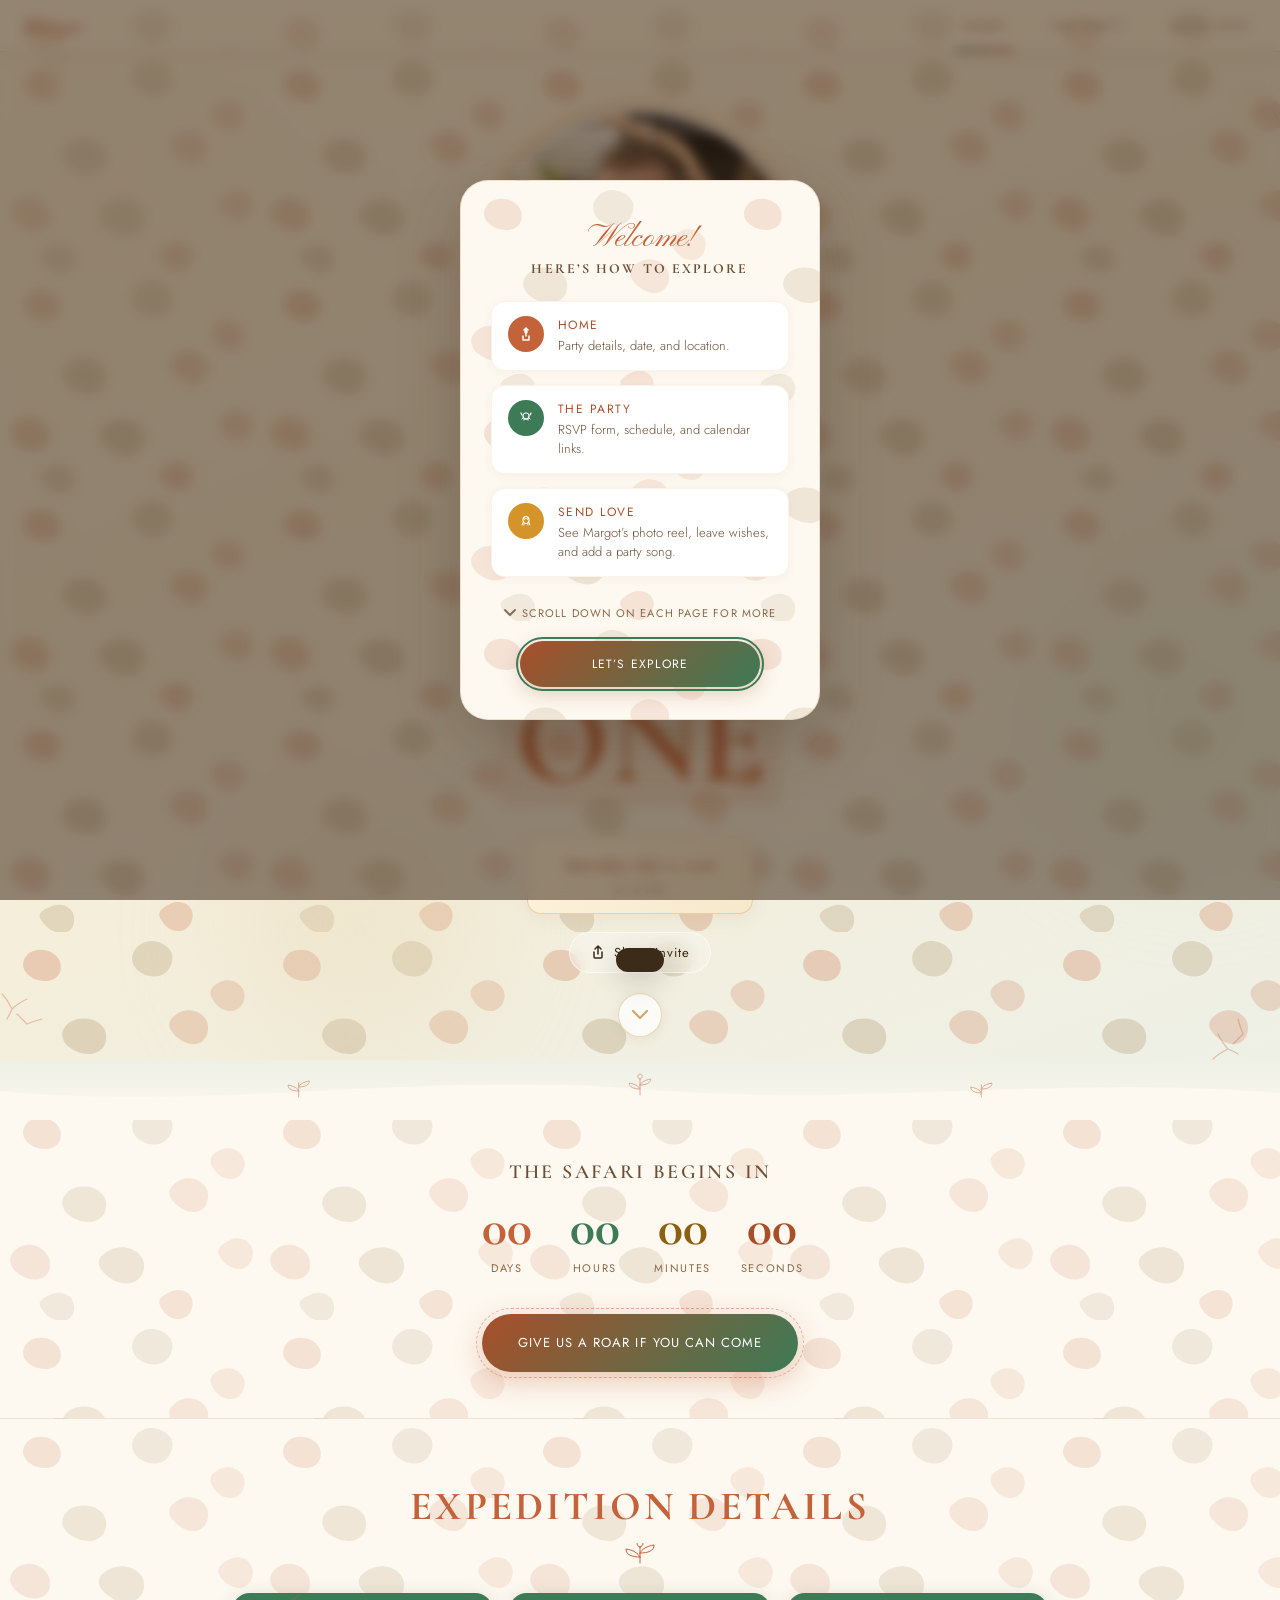
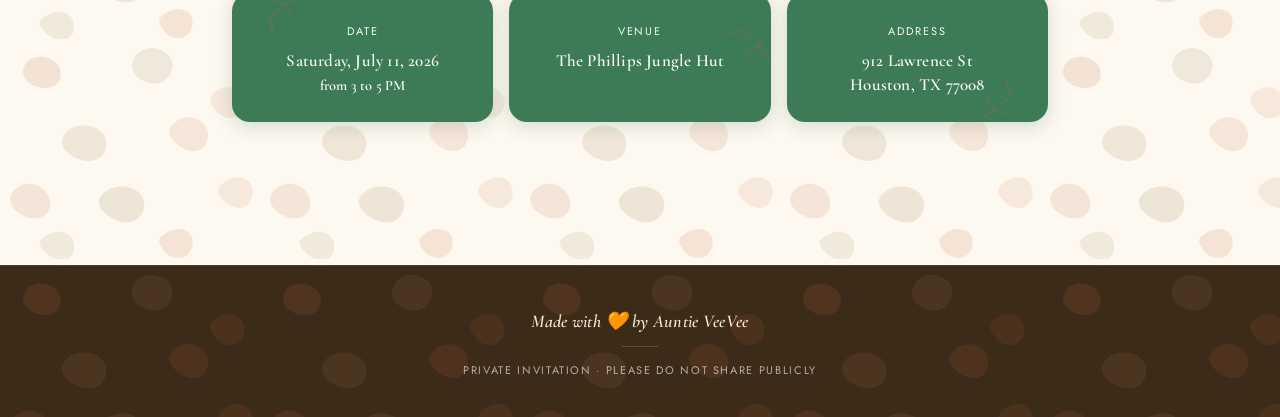
==== commit f314ccf5: "Clean up RSVP thank-you state: hide intro, unify buttons, fix heading - Hide the "We're so glad you'" ====
--- a/index.html
+++ b/index.html
@@ -328,7 +328,7 @@
           <path d="M32 4 C 28 3, 28 -1, 32 -2 C 36 -1, 36 3, 32 4 Z"/>
         </svg>
       </span>
-      <p class="s-sub" style="margin-bottom: 32px;">We&rsquo;re so glad you&rsquo;re here &mdash; please RSVP so we can make sure everyone is taken care of.</p>
+      <p class="s-sub rsvp-intro-text" id="rsvp-intro" style="margin-bottom: 32px;">We&rsquo;re so glad you&rsquo;re here &mdash; please RSVP so we can make sure everyone is taken care of.</p>
 
       <div class="rsvp-card">
         <form id="rsvp-form" action="https://formspree.io/f/mjgjgeyv" method="POST"
@@ -386,9 +386,10 @@
         <div class="rsvp-thanks" id="rsvp-thanks" aria-live="polite">
           <h3>The jungle awaits!</h3>
           <p>We&rsquo;re so excited you&rsquo;ll be there to celebrate Margot&rsquo;s big day. See you on July 11th at 3 PM!</p>
-          <div style="margin-top: 28px; display: flex; flex-direction: column; align-items: center; gap: 12px;">
+          <div style="margin-top: 28px; display: flex; flex-direction: column; align-items: center; gap: 10px;">
             <div class="cal-wrapper">
-              <button class="btn btn-outline" onclick="toggleCal()" aria-expanded="false" id="cal-trigger" style="margin: 0;">
+              <button class="rsvp-action-btn" onclick="toggleCal()" aria-expanded="false" id="cal-trigger">
+                <svg width="15" height="15" viewBox="0 0 15 15" fill="none" aria-hidden="true" style="margin-right:6px; flex-shrink:0;"><rect x="1.5" y="2" width="12" height="12" rx="2" stroke="currentColor" stroke-width="1.4"/><path d="M1.5 5.5H13.5" stroke="currentColor" stroke-width="1.2"/><path d="M5 1V3.5M10 1V3.5" stroke="currentColor" stroke-width="1.3" stroke-linecap="round"/></svg>
                 Add to Calendar
               </button>
               <div class="cal-dropdown" id="cal-dropdown" role="menu">
@@ -400,7 +401,7 @@
                 </a>
               </div>
             </div>
-            <button class="btn rsvp-love-btn"
+            <button class="rsvp-action-btn rsvp-action-btn--warm"
                     onclick="showPage('love', document.querySelectorAll('.nav-tab')[2]); window.scrollTo({top:0});"
                     aria-label="See Margot's first year and leave her some love">
               <svg width="15" height="15" viewBox="0 0 15 15" fill="none" aria-hidden="true" style="margin-right:6px; flex-shrink:0;"><rect x="1" y="2.5" width="13" height="10" rx="2" stroke="currentColor" stroke-width="1.4"/><circle cx="5" cy="6.5" r="1.5" stroke="currentColor" stroke-width="1.2"/><path d="M1 10.5L4.5 8L7 10L10 7.5L14 10.5" stroke="currentColor" stroke-width="1.2" stroke-linecap="round" stroke-linejoin="round"/></svg>
--- a/styles.css
+++ b/styles.css
@@ -399,7 +399,7 @@
 /* ═══════════════════════════════════════════
    ADD TO CALENDAR DROPDOWN
 ═══════════════════════════════════════════ */
-.cal-wrapper { position: relative; display: inline-block; width: 100%; max-width: 320px; margin: 0 auto; }
+.cal-wrapper { position: relative; display: inline-block; width: 100%; max-width: 300px; margin: 0 auto; }
 .cal-dropdown {
   position: absolute; top: calc(100% + 8px); left: 0; right: 0;
   background: var(--white);
@@ -849,37 +849,59 @@
 .rsvp-card { max-width: 540px; margin: 0 auto; }
 
 .rsvp-thanks {
-  display: none; text-align: center; padding: 40px 20px;
+  display: none; text-align: center; padding: 40px 20px 32px;
 }
 .rsvp-thanks h3 {
-  font-family: var(--f-display);
-  font-weight: 700;
-  font-size: 30px;
+  font-family: var(--f-script);
+  font-weight: 400;
+  font-size: 42px;
   color: var(--deep-rose);
   margin-bottom: 10px;
+  line-height: 1.1;
 }
 .rsvp-thanks p {
   color: var(--text-mid);
   font-size: 15px;
   line-height: 1.7;
-}
-.rsvp-love-btn {
+  max-width: 300px;
+  margin: 0 auto;
+}
+
+/* Shared action button style for RSVP thanks CTAs */
+.rsvp-action-btn {
   display: inline-flex;
   align-items: center;
   justify-content: center;
+  width: 100%;
+  max-width: 300px;
+  font-family: var(--f-body);
+  font-weight: 400;
   font-size: 12px;
-  letter-spacing: 0.08em;
+  letter-spacing: 0.1em;
+  text-transform: uppercase;
   padding: 13px 24px;
+  background: transparent;
+  color: var(--rose-accessible);
+  border: 1.5px solid rgba(196,99,58,0.35);
+  border-radius: 100px;
+  cursor: pointer;
+  transition: transform 0.15s, box-shadow 0.15s, background 0.15s;
+}
+.rsvp-action-btn:hover {
+  background: rgba(196,99,58,0.06);
+  transform: translateY(-1px);
+}
+.rsvp-action-btn:active { transform: scale(0.97); }
+
+/* Warm-fill variant — soft gradient background */
+.rsvp-action-btn--warm {
   background: linear-gradient(135deg, #F5EDD8, #FFF0E8);
-  color: var(--rose-accessible);
-  border: 1.5px solid rgba(196,99,58,0.3);
-  border-radius: 100px;
-  box-shadow: 0 4px 14px rgba(196,99,58,0.12);
-  transition: transform 0.15s, box-shadow 0.15s;
-}
-.rsvp-love-btn:hover {
-  transform: translateY(-1px);
-  box-shadow: 0 6px 18px rgba(196,99,58,0.2);
+  border-color: rgba(196,99,58,0.25);
+  box-shadow: 0 3px 12px rgba(196,99,58,0.1);
+}
+.rsvp-action-btn--warm:hover {
+  background: linear-gradient(135deg, #F0E6CC, #FAE8DE);
+  box-shadow: 0 5px 16px rgba(196,99,58,0.18);
 }
 
 .optional-toggle {
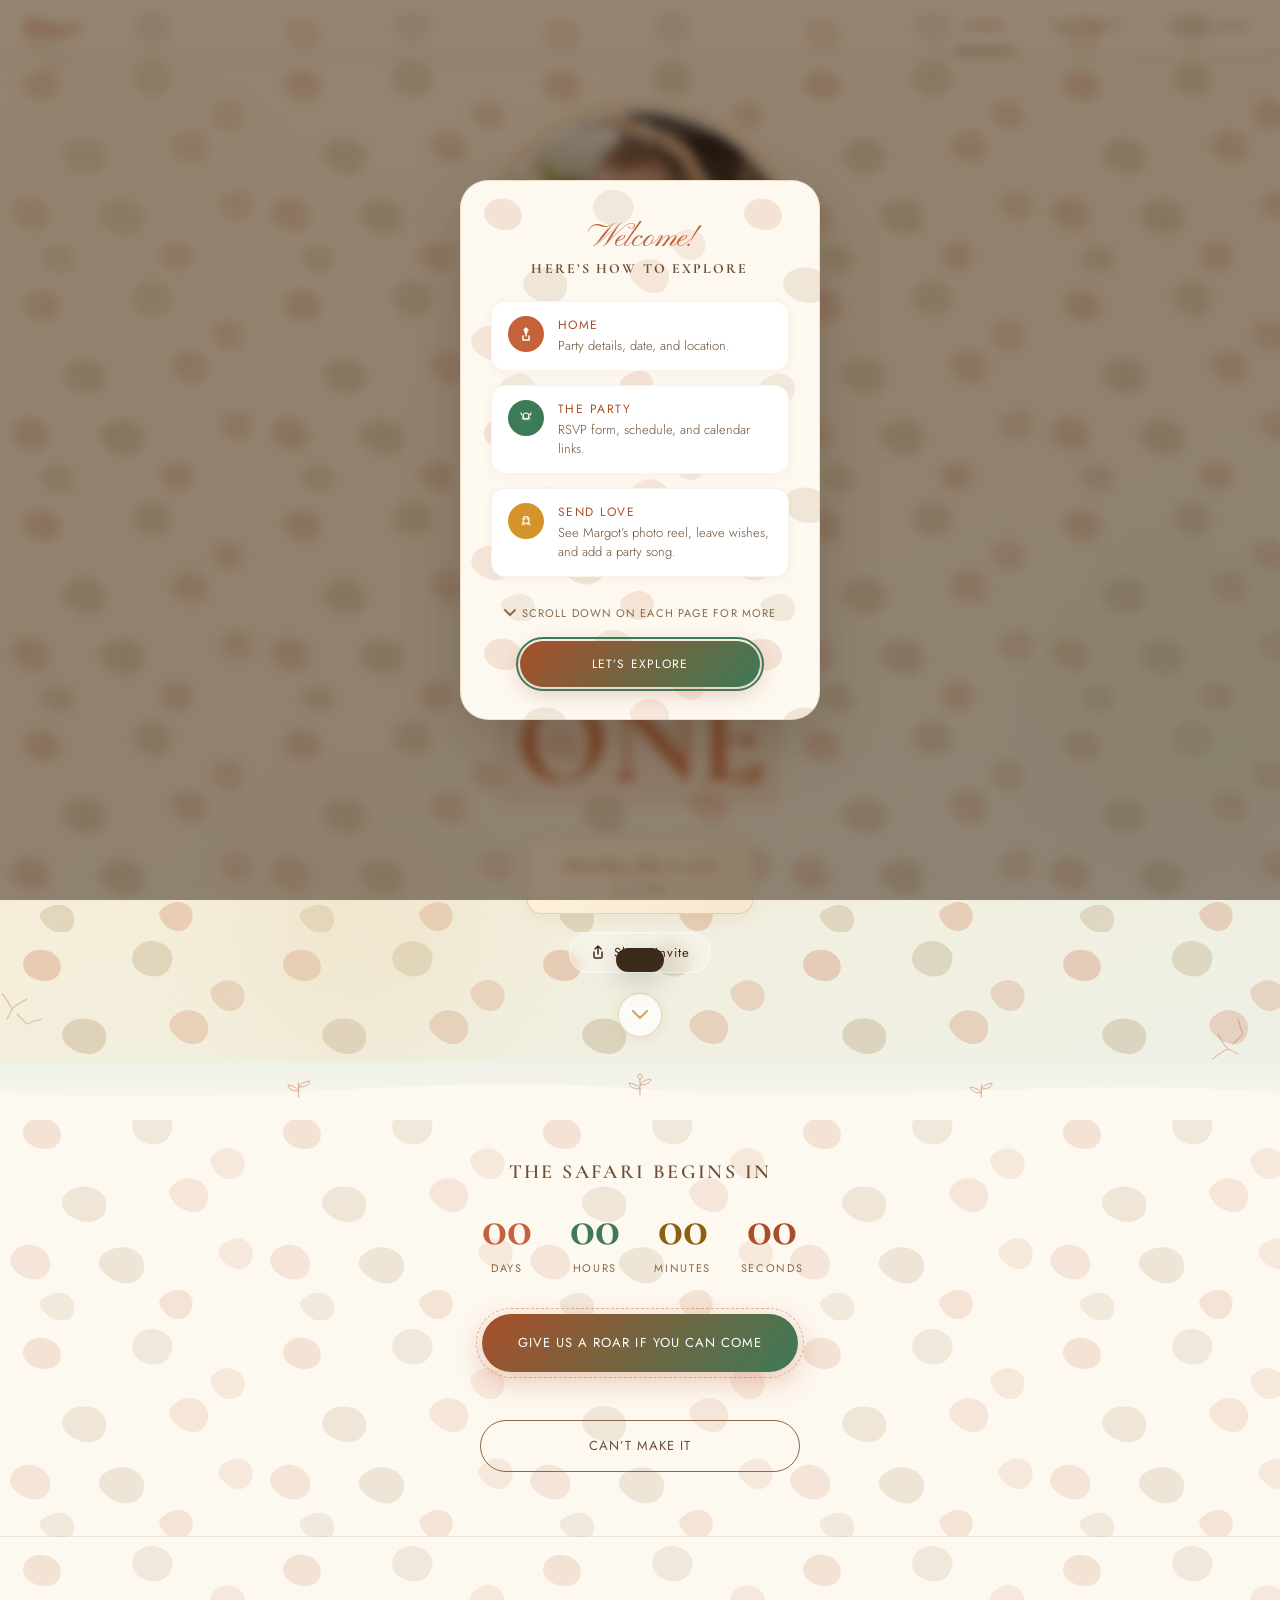
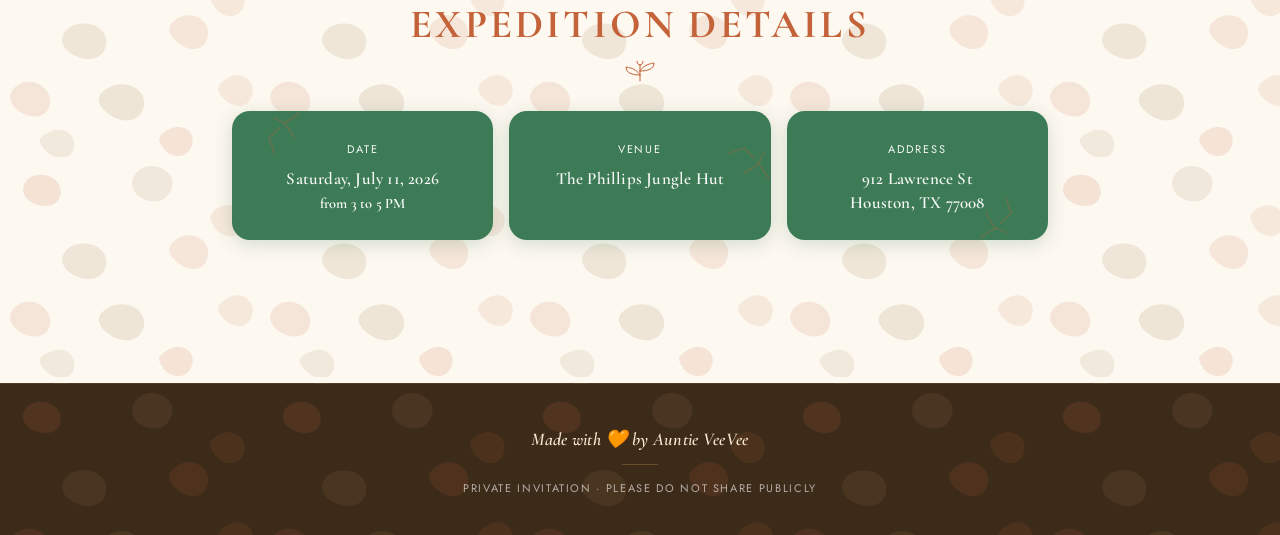
==== commit 6eee7173: "Add Can't Make It button below hero RSVP on home page Generated with [Devin](https://devin.ai) Co-Au" ====
--- a/index.html
+++ b/index.html
@@ -243,6 +243,7 @@
             Give Us a Roar If You Can Come
           </button>
         </div>
+        <button type="button" class="btn btn-decline" onclick="declineRSVP()" aria-label="Can't make it — send love instead">Can&rsquo;t Make It</button>
       </div>
     </div>
   </section>
@@ -337,7 +338,7 @@
           <div class="form-group">
             <label for="rsvp-name">Your Name</label>
             <input type="text" id="rsvp-name" name="name"
-                   placeholder="e.g. Papa Dick" required autocomplete="name"/>
+                   placeholder=""required autocomplete="name"/>
           </div>
 
           <div class="form-group">
--- a/styles.css
+++ b/styles.css
@@ -777,7 +777,9 @@
 }
 .btn-hero-rsvp-wrap {
   display: flex;
-  justify-content: center;
+  flex-direction: column;
+  align-items: center;
+  gap: 14px;
   margin-top: 32px;
 }
 .btn-hero-rsvp-ring {
@@ -852,12 +854,14 @@
   display: none; text-align: center; padding: 40px 20px 32px;
 }
 .rsvp-thanks h3 {
-  font-family: var(--f-script);
-  font-weight: 400;
-  font-size: 42px;
+  font-family: var(--f-display);
+  font-weight: 700;
+  font-size: clamp(22px, 4.5vw, 32px);
+  letter-spacing: 0.04em;
+  text-transform: uppercase;
   color: var(--deep-rose);
   margin-bottom: 10px;
-  line-height: 1.1;
+  line-height: 1.15;
 }
 .rsvp-thanks p {
   color: var(--text-mid);
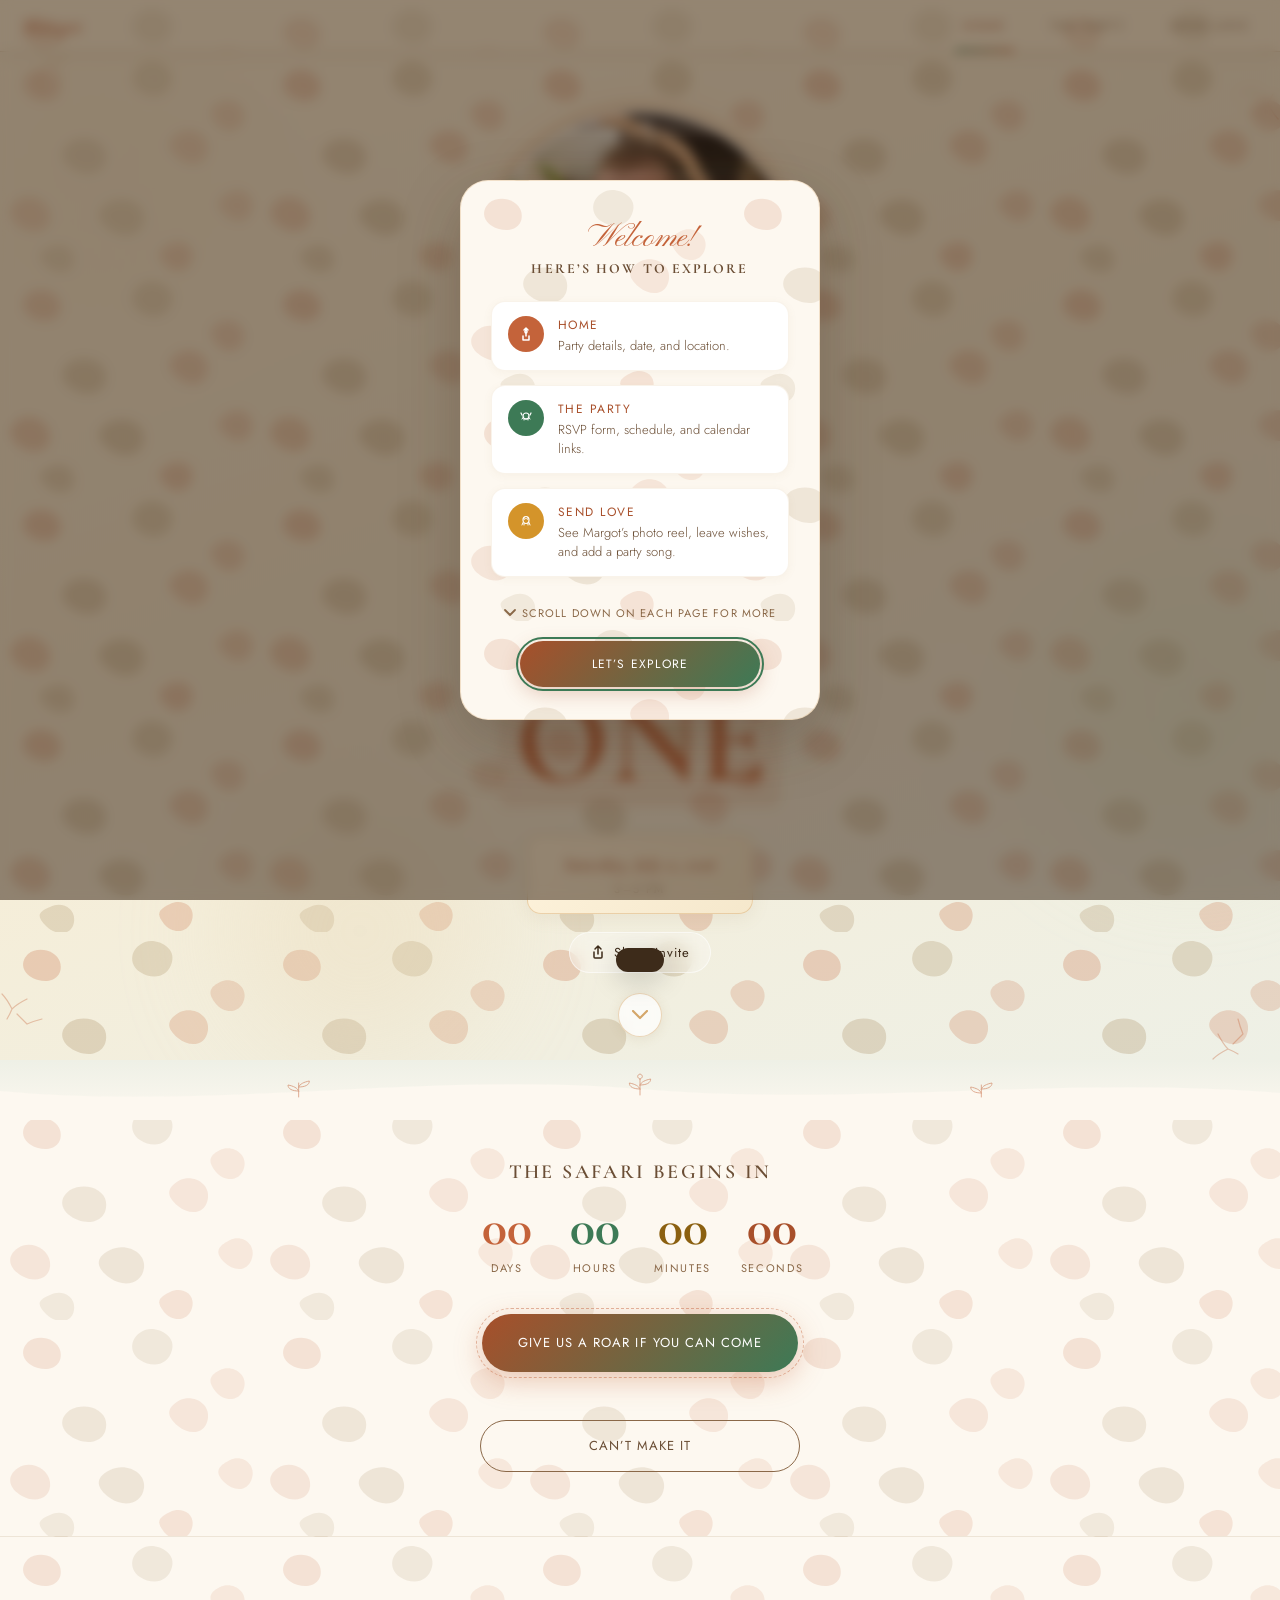
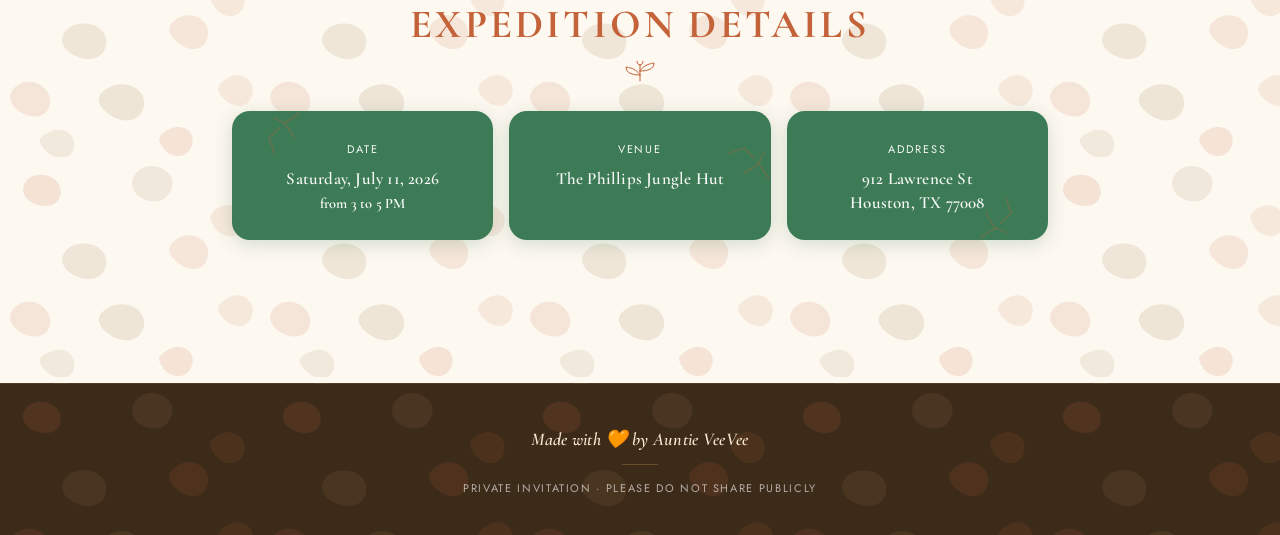
==== commit 568e3f71: "Add pulsing scroll-up nudge on Send Love when reel is out of view Fixed pill button appears above th" ====
--- a/index.html
+++ b/index.html
@@ -689,6 +689,12 @@
     </div>
   </section>
 
+  <!-- SCROLL-UP REEL NUDGE — appears when reel is above viewport -->
+  <button class="reel-scroll-up" id="reel-scroll-up" aria-label="Scroll up to see Margot's photos" hidden>
+    <svg width="13" height="13" viewBox="0 0 13 13" fill="none" aria-hidden="true"><path d="M6.5 11V2M2 6L6.5 2L11 6" stroke="currentColor" stroke-width="1.7" stroke-linecap="round" stroke-linejoin="round"/></svg>
+    See Margot&rsquo;s photos
+  </button>
+
   <!-- WISHES & SONGS -->
   <section class="wishes-section">
     <div class="si">
--- a/styles.css
+++ b/styles.css
@@ -1526,6 +1526,47 @@
 .reel-frame.has-photo { cursor: pointer; }
 
 /* ═══════════════════════════════════════════
+   REEL SCROLL-UP NUDGE — fixed pill, Send Love page
+═══════════════════════════════════════════ */
+.reel-scroll-up {
+  position: fixed;
+  bottom: calc(var(--nav-h) + 16px);
+  left: 50%;
+  transform: translateX(-50%) translateY(12px);
+  display: inline-flex;
+  align-items: center;
+  gap: 7px;
+  padding: 10px 20px;
+  background: var(--cream);
+  color: var(--rose-accessible);
+  border: 1.5px solid rgba(196,99,58,0.35);
+  border-radius: 100px;
+  font-family: var(--f-body);
+  font-size: 12px;
+  font-weight: 400;
+  letter-spacing: 0.1em;
+  text-transform: uppercase;
+  cursor: pointer;
+  box-shadow: 0 4px 20px rgba(61,43,26,0.14);
+  z-index: 500;
+  opacity: 0;
+  pointer-events: none;
+  transition: opacity 0.3s ease, transform 0.3s ease;
+  white-space: nowrap;
+  animation: reelNudgePulse 2.2s ease-in-out infinite;
+}
+.reel-scroll-up:not([hidden]) {
+  opacity: 1;
+  pointer-events: auto;
+  transform: translateX(-50%) translateY(0);
+}
+.reel-scroll-up[hidden] { display: none; }
+@keyframes reelNudgePulse {
+  0%, 100% { box-shadow: 0 4px 20px rgba(61,43,26,0.14), 0 0 0 0 rgba(196,99,58,0); }
+  50%       { box-shadow: 0 4px 20px rgba(61,43,26,0.14), 0 0 0 5px rgba(196,99,58,0.1); }
+}
+
+/* ═══════════════════════════════════════════
    SECTION SCROLL INDICATORS — pulsing arrows
 ═══════════════════════════════════════════ */
 .section-scroll-hint {
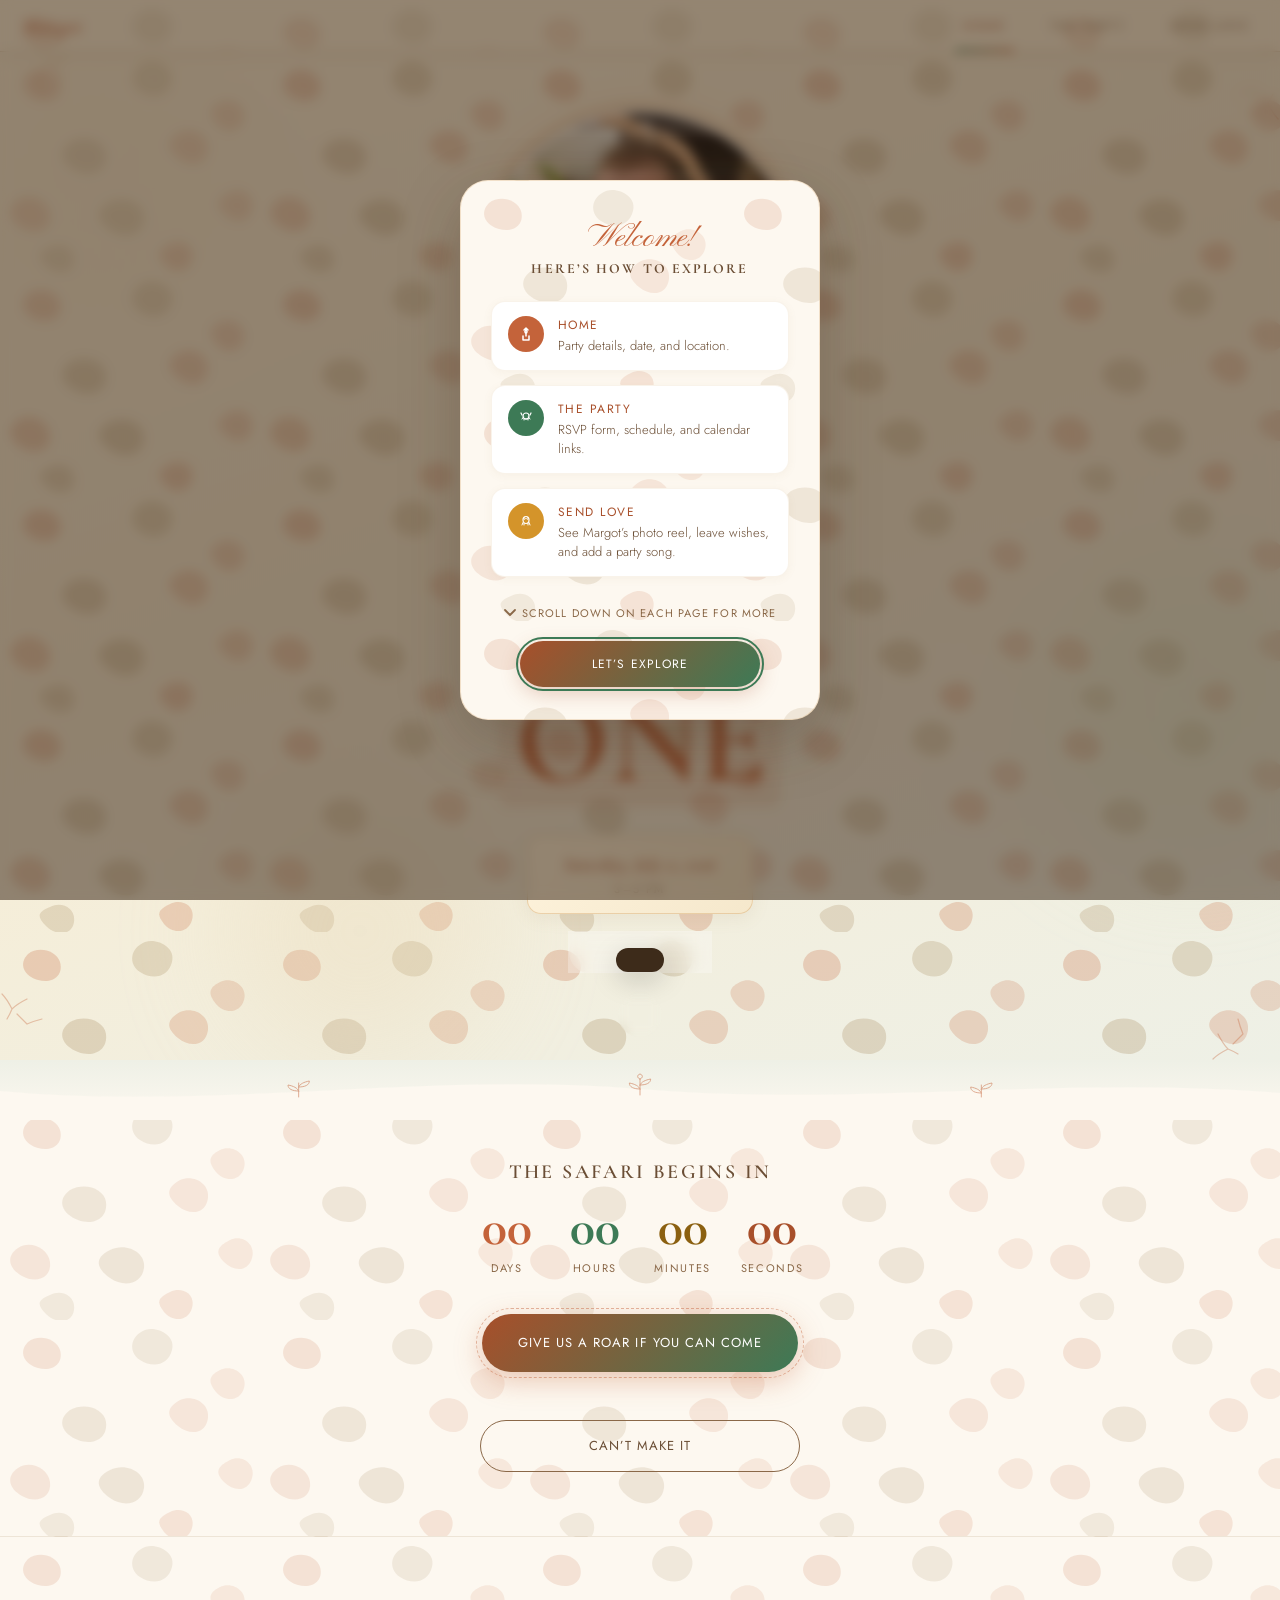
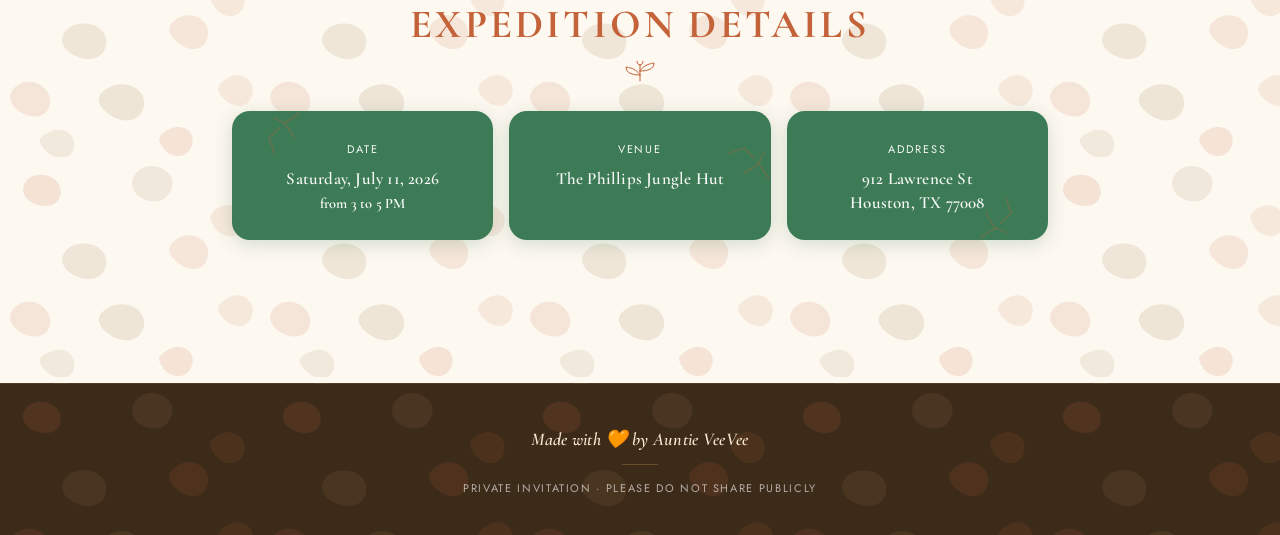
==== commit 9a5af758: "Fix duplicate scroll hint and rename to 'Party schedule below' - Hide the external section-scroll-hi" ====
--- a/index.html
+++ b/index.html
@@ -409,12 +409,20 @@
               See Margot&rsquo;s first year &amp; leave her some love
             </button>
           </div>
-        </div>
-      </div>
-
-      <!-- Scroll indicator -->
+          <!-- Always-visible scroll nudge in thanks state -->
+          <div class="rsvp-thanks-scroll-hint" aria-hidden="true">
+            <span class="ssh-label">Party schedule below</span>
+            <span class="ssh-arrows">
+              <svg width="14" height="8" viewBox="0 0 14 8" fill="none"><path d="M1 1L7 6L13 1" stroke="currentColor" stroke-width="1.8" stroke-linecap="round" stroke-linejoin="round"/></svg>
+              <svg width="14" height="8" viewBox="0 0 14 8" fill="none"><path d="M1 1L7 6L13 1" stroke="currentColor" stroke-width="1.8" stroke-linecap="round" stroke-linejoin="round"/></svg>
+            </span>
+          </div>
+        </div>
+      </div>
+
+      <!-- Scroll indicator (pre-RSVP) -->
       <div class="section-scroll-hint" data-scroll-hint aria-hidden="true">
-        <span class="ssh-label">Schedule below</span>
+        <span class="ssh-label">Party schedule below</span>
         <span class="ssh-arrows">
           <svg width="14" height="8" viewBox="0 0 14 8" fill="none"><path d="M1 1L7 6L13 1" stroke="currentColor" stroke-width="1.8" stroke-linecap="round" stroke-linejoin="round"/></svg>
           <svg width="14" height="8" viewBox="0 0 14 8" fill="none"><path d="M1 1L7 6L13 1" stroke="currentColor" stroke-width="1.8" stroke-linecap="round" stroke-linejoin="round"/></svg>
--- a/styles.css
+++ b/styles.css
@@ -869,6 +869,18 @@
   line-height: 1.7;
   max-width: 300px;
   margin: 0 auto;
+}
+.rsvp-thanks-scroll-hint {
+  display: flex;
+  flex-direction: column;
+  align-items: center;
+  gap: 4px;
+  padding-top: 28px;
+  animation: thanksScrollBounce 1.8s ease-in-out infinite;
+}
+@keyframes thanksScrollBounce {
+  0%, 100% { transform: translateY(0);   opacity: 0.6; }
+  50%       { transform: translateY(4px); opacity: 1; }
 }
 
 /* Shared action button style for RSVP thanks CTAs */
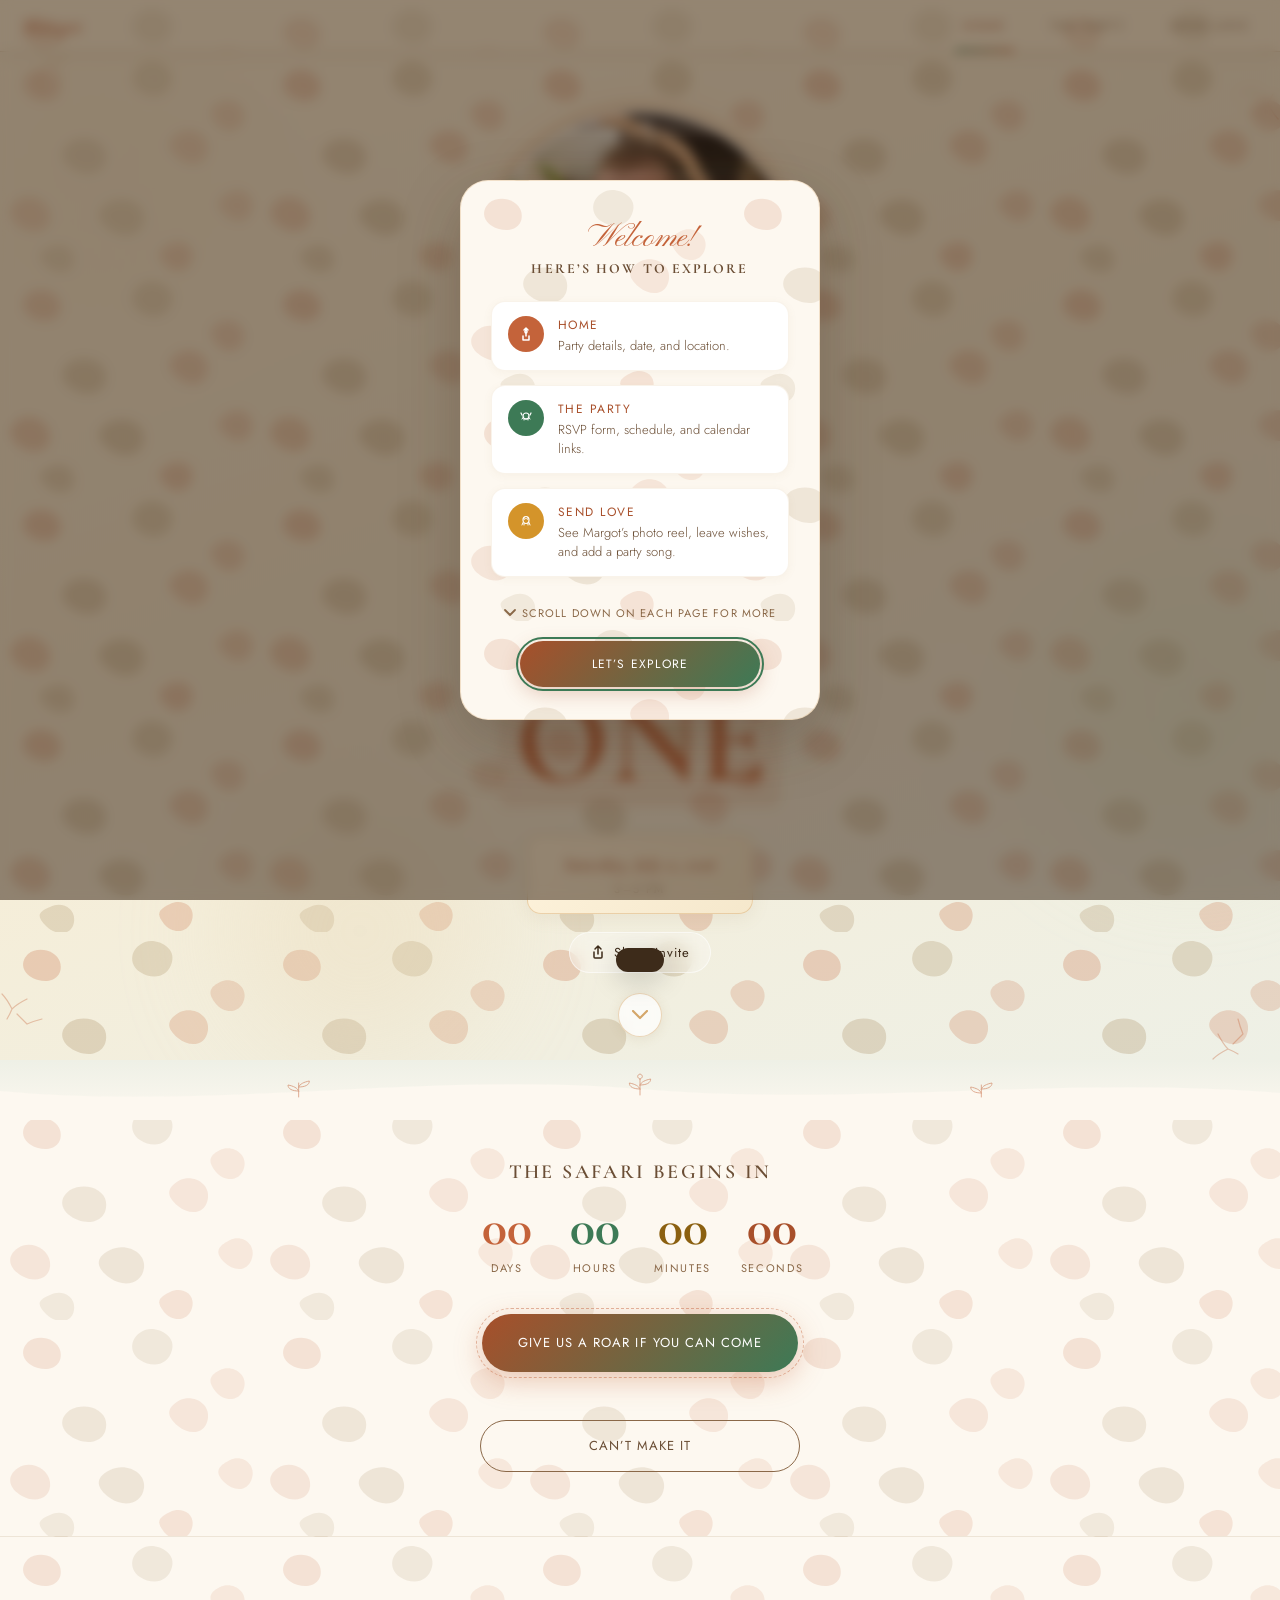
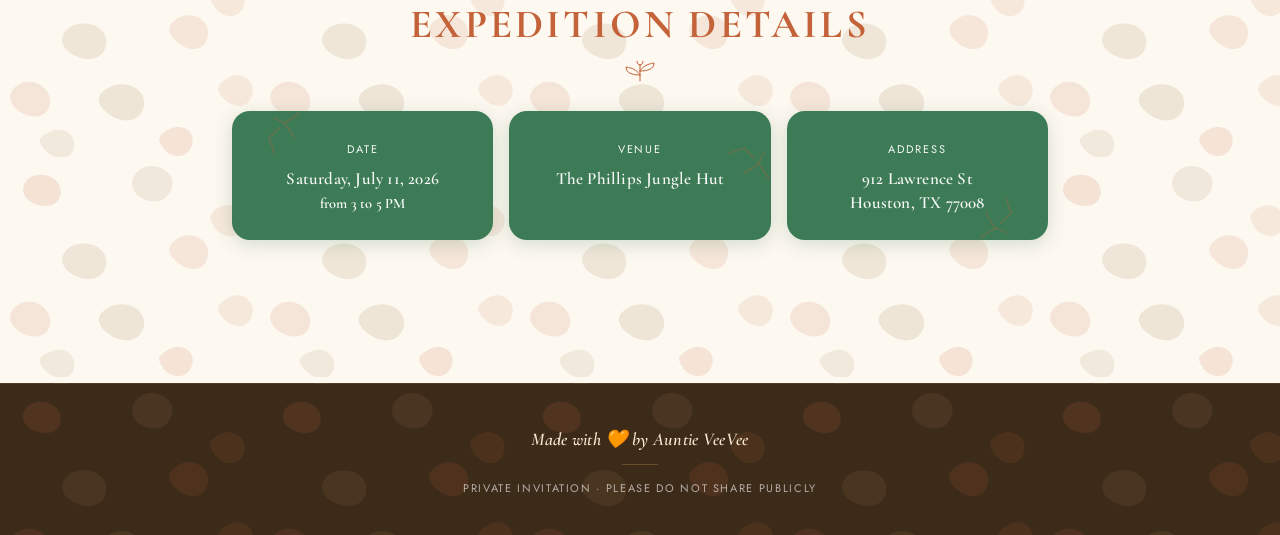
==== commit 9aca8b1f: "Add Month 11 photo to first-year reel Replace botanical leaf placeholder with actual photo for Margo" ====
--- a/index.html
+++ b/index.html
@@ -659,19 +659,7 @@
       <div class="reel-frame has-photo" role="button" tabindex="0" aria-label="View photo: Margot at 9 months"><img src="margot-safari-photos/margot-9.jpeg" alt="Margot at 9 months" loading="lazy" onerror="this.parentElement.classList.remove('has-photo'); this.parentElement.removeAttribute('role'); this.parentElement.removeAttribute('tabindex');"><span class="rf-month">Month 9</span></div>
       <div class="reel-frame has-photo" role="button" tabindex="0" aria-label="View photo: Margot at 10 months"><img src="margot-safari-photos/margot-10.jpeg" alt="Margot at 10 months" loading="lazy" onerror="this.parentElement.classList.remove('has-photo'); this.parentElement.removeAttribute('role'); this.parentElement.removeAttribute('tabindex');"><span class="rf-month">Month 10</span></div>
       <!-- Month 11-12 placeholders: soft circle outline with botanical leaf -->
-      <div class="reel-frame">
-        <span class="rf-placeholder" aria-hidden="true">
-          <svg viewBox="0 0 56 56" fill="none" xmlns="http://www.w3.org/2000/svg">
-            <circle cx="28" cy="28" r="22" stroke="#D4A76A" stroke-width="1.1" opacity="0.55"/>
-            <g stroke="#B09070" stroke-width="1" stroke-linecap="round" stroke-linejoin="round" opacity="0.85">
-              <path d="M28 36 V 20"/>
-              <path d="M28 30 C 22 30, 18 28, 18 23 C 23 24, 27 27, 28 30 Z" fill="none"/>
-              <path d="M28 24 C 34 24, 38 22, 38 17 C 33 18, 29 21, 28 24 Z" fill="none"/>
-            </g>
-          </svg>
-        </span>
-        <span class="rf-month">Month 11</span>
-      </div>
+      <div class="reel-frame has-photo" role="button" tabindex="0" aria-label="View photo: Margot at 11 months"><img src="margot-safari-photos/margot-11.jpeg" alt="Margot at 11 months" loading="lazy" onerror="this.parentElement.classList.remove('has-photo'); this.parentElement.removeAttribute('role'); this.parentElement.removeAttribute('tabindex');"><span class="rf-month">Month 11</span></div>
       <div class="reel-frame" style="border-color: var(--rose); background: linear-gradient(135deg, var(--blush), var(--lavender));">
         <span class="rf-placeholder" aria-hidden="true">
           <svg viewBox="0 0 56 56" fill="none" xmlns="http://www.w3.org/2000/svg">
